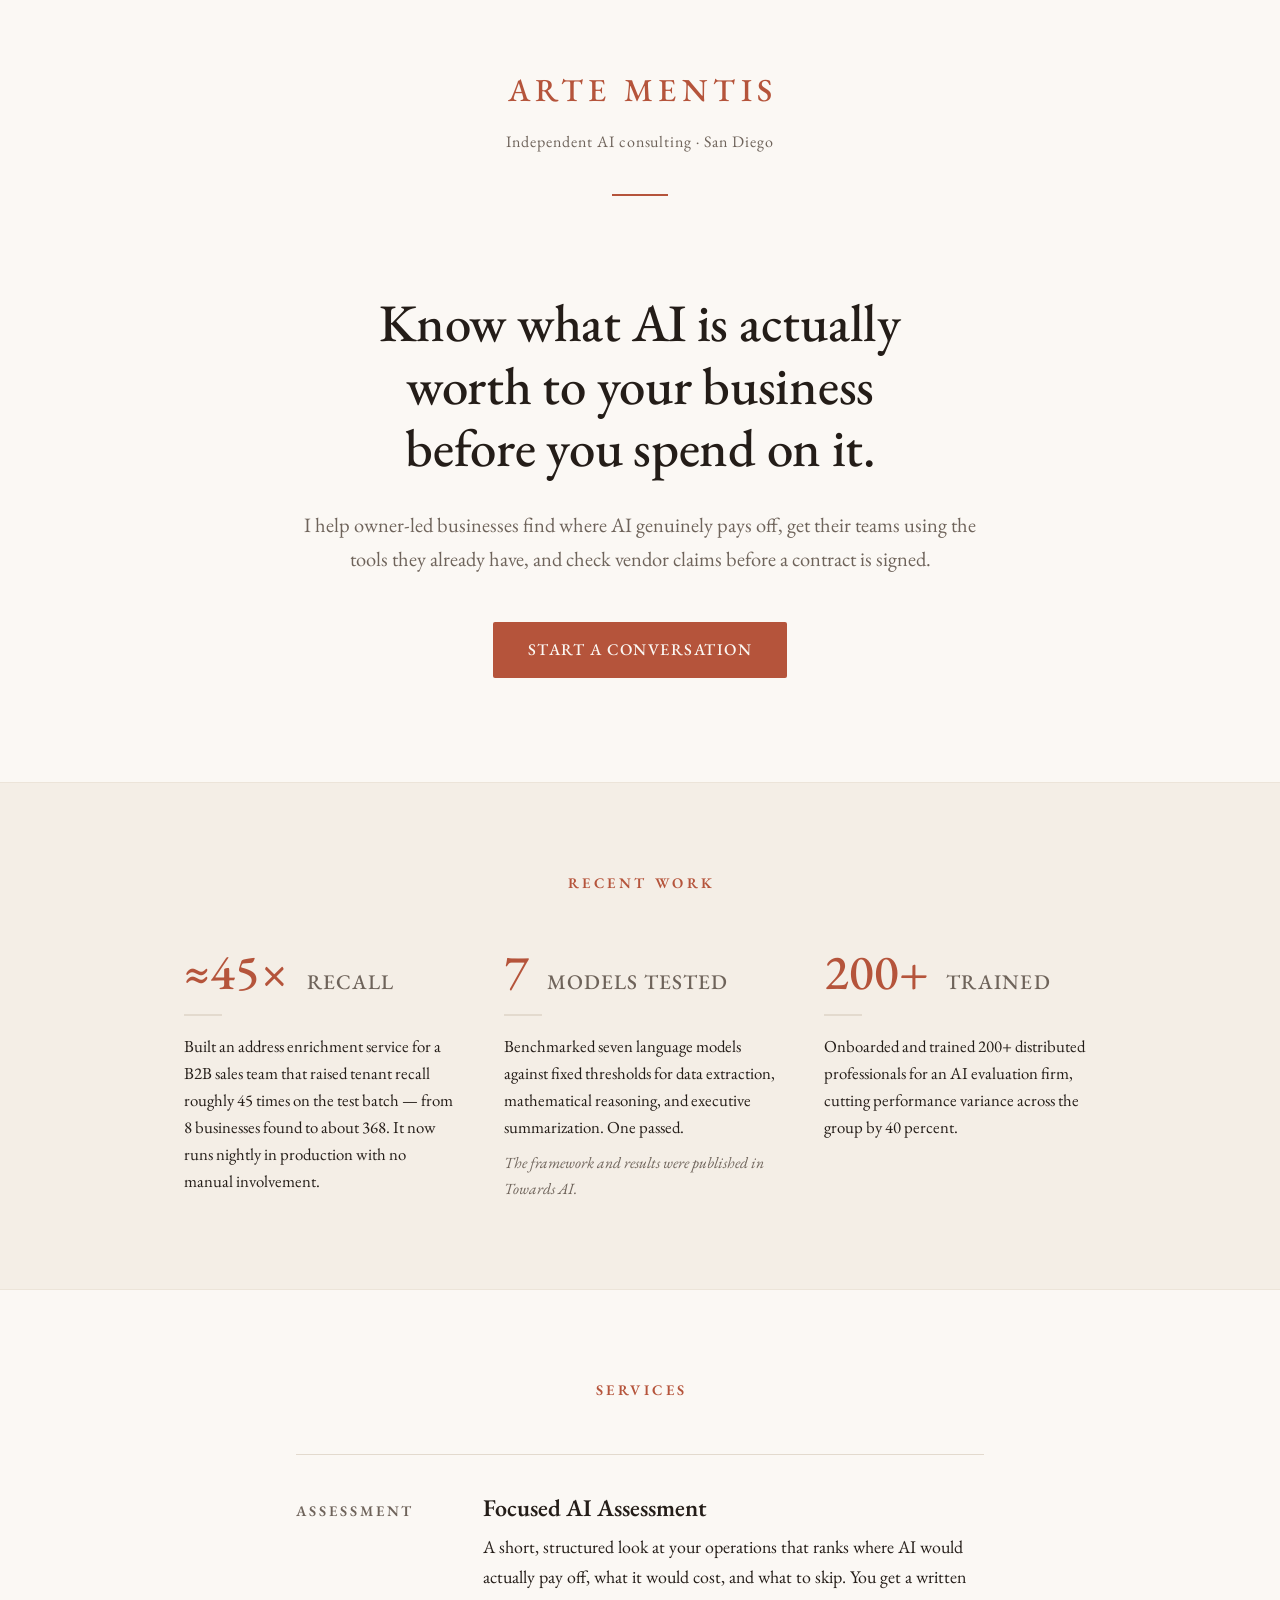
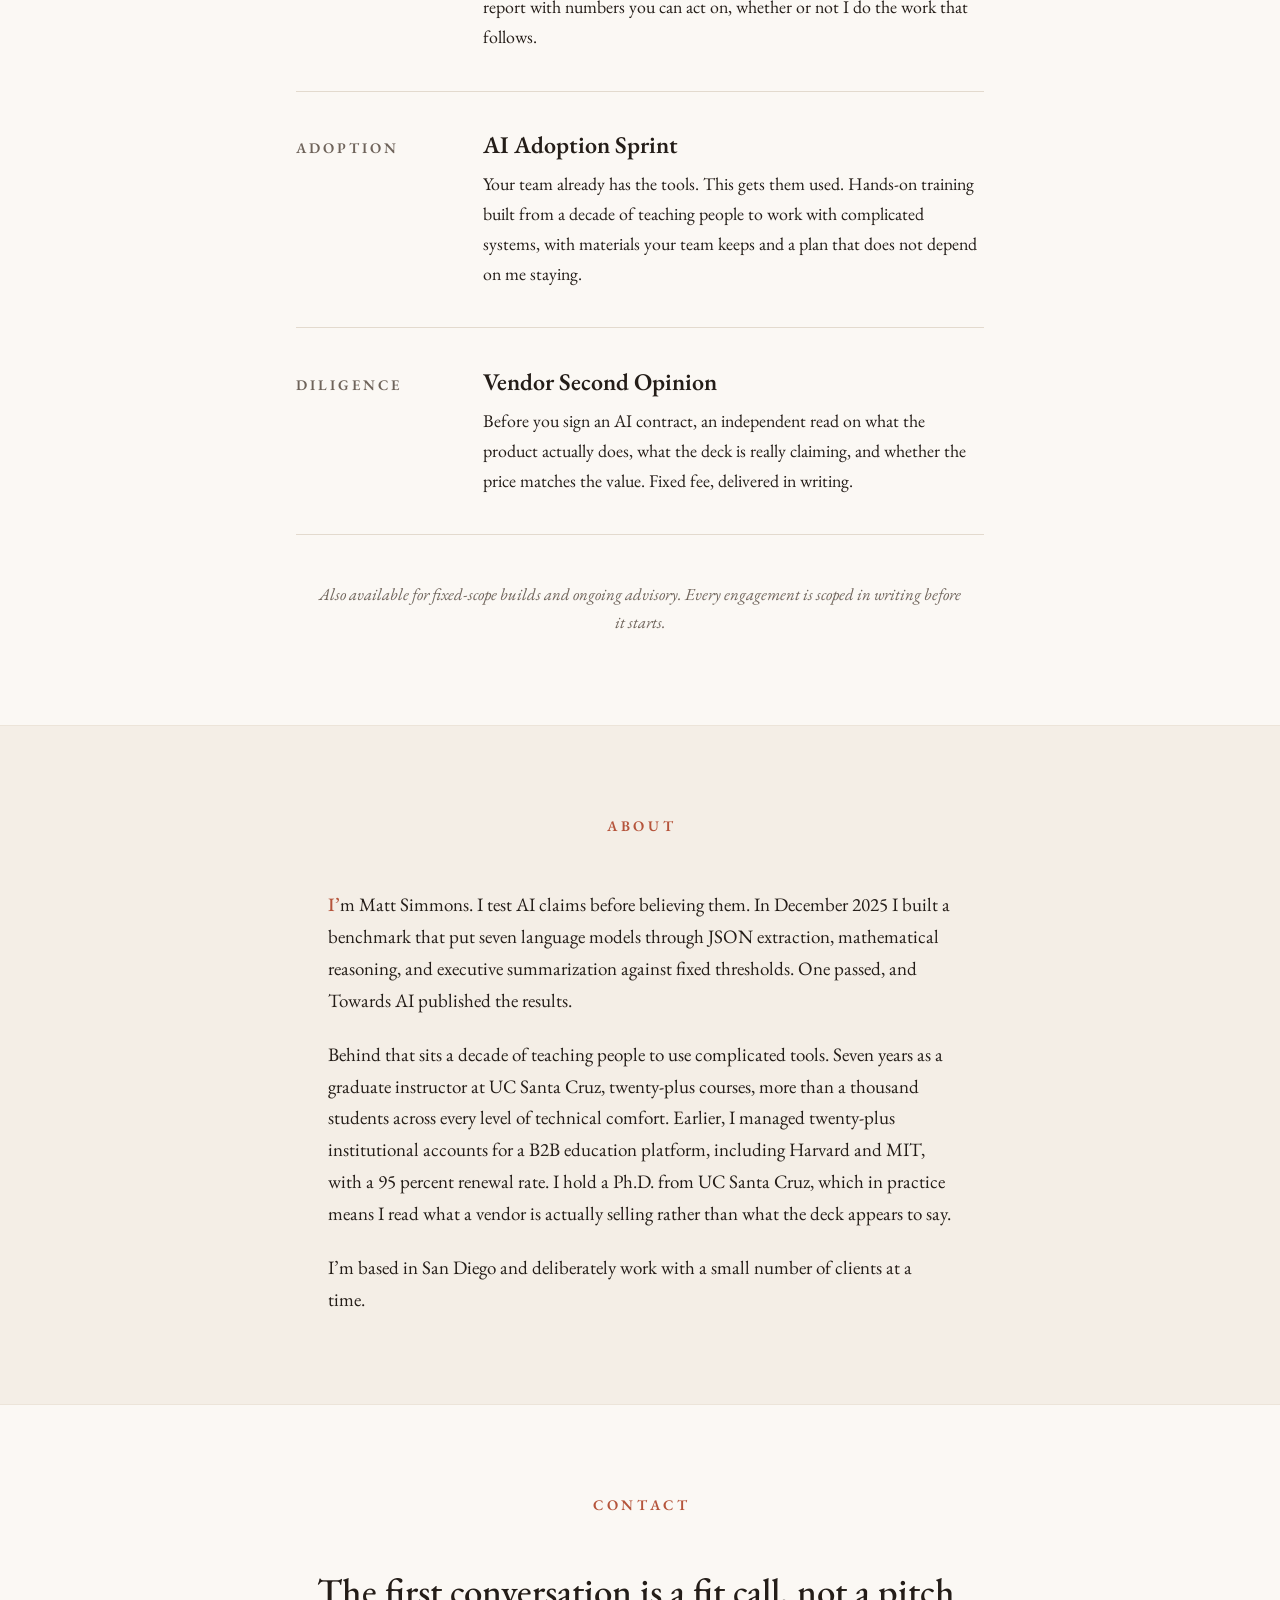
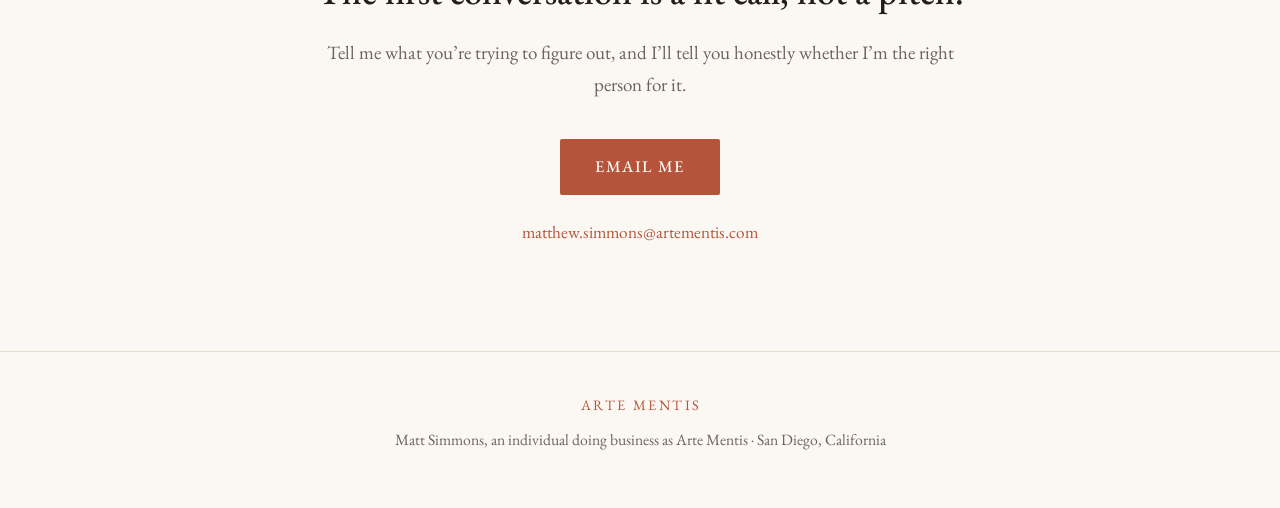
==== index.html @ 8570dba3 "Add one-page site: EB Garamond, Mission Tile accent, no build step" ====
<!DOCTYPE html>
<html lang="en">
<head>
<meta charset="utf-8">
<meta name="viewport" content="width=device-width, initial-scale=1">
<title>Arte Mentis — Independent AI Consulting, San Diego</title>
<meta name="description" content="Independent AI consulting for owner-led businesses. Focused assessments, adoption sprints, and vendor second opinions. Matt Simmons, San Diego.">
<link rel="canonical" href="https://artementis.com/">
<link rel="icon" type="image/svg+xml" href="/favicon.svg">
<meta property="og:type" content="website">
<meta property="og:url" content="https://artementis.com/">
<meta property="og:site_name" content="Arte Mentis">
<meta property="og:title" content="Arte Mentis — Independent AI Consulting, San Diego">
<meta property="og:description" content="Know what AI is actually worth to your business before you spend on it. Focused assessments, adoption sprints, and vendor second opinions for owner-led businesses.">
<meta name="twitter:card" content="summary">
<meta name="twitter:title" content="Arte Mentis — Independent AI Consulting, San Diego">
<meta name="twitter:description" content="Know what AI is actually worth to your business before you spend on it. Focused assessments, adoption sprints, and vendor second opinions for owner-led businesses.">
<link rel="preconnect" href="https://fonts.googleapis.com">
<link rel="preconnect" href="https://fonts.gstatic.com" crossorigin>
<link href="https://fonts.googleapis.com/css2?family=EB+Garamond:ital,wght@0,400;0,500;0,600;1,400;1,500&display=swap" rel="stylesheet">
<style>
  :root {
    --tile: #B5543B;
    --tile-deep: #9C4732;
    --ink: #241D18;
    --paper: #FBF8F4;
    --paper-deep: #F4EEE6;
    --muted: #6E635A;
    --rule: #E3DACE;
    --rule-soft: #ECE4D9;
  }

  * { margin: 0; padding: 0; box-sizing: border-box; }
  html { scroll-behavior: smooth; }

  body {
    font-family: "EB Garamond", Georgia, "Times New Roman", serif;
    background: var(--paper);
    color: var(--ink);
    font-size: 1.1875rem;
    line-height: 1.68;
    -webkit-font-smoothing: antialiased;
    text-rendering: optimizeLegibility;
  }

  ::selection { background: var(--tile); color: var(--paper); }

  .wrap   { max-width: 46rem;  margin: 0 auto; padding: 0 1.5rem; }
  .wrap-w { max-width: 60rem;  margin: 0 auto; padding: 0 1.5rem; }

  a { color: var(--tile); }
  a:focus-visible,
  .button:focus-visible {
    outline: 2px solid var(--tile);
    outline-offset: 3px;
  }

  /* ---------- header ---------- */

  header.site {
    padding: 4rem 0 0;
    text-align: center;
  }
  .wordmark {
    font-weight: 500;
    font-size: clamp(1.5rem, 4.5vw, 2rem);
    letter-spacing: 0.17em;
    text-transform: uppercase;
    color: var(--tile);
    /* balance the trailing tracking after the final S */
    padding-left: 0.17em;
  }
  .tagline {
    margin-top: 0.7rem;
    color: var(--muted);
    font-size: 1rem;
    letter-spacing: 0.06em;
  }
  header.site::after {
    content: "";
    display: block;
    width: 3.5rem;
    height: 2px;
    background: var(--tile);
    margin: 2.4rem auto 0;
  }

  /* ---------- hero ---------- */

  .hero {
    padding: 6rem 0 6.5rem;
    text-align: center;
  }
  .hero h1 {
    font-weight: 500;
    font-size: clamp(2.1rem, 6vw, 3.3rem);
    line-height: 1.18;
    letter-spacing: -0.005em;
    max-width: 21em;
    margin: 0 auto;
    text-wrap: balance;
  }
  .hero .lede {
    margin: 1.8rem auto 0;
    max-width: 34em;
    font-size: 1.28rem;
    color: var(--muted);
    text-wrap: pretty;
  }
  .hero .cta { margin-top: 2.8rem; }

  a.button {
    display: inline-block;
    font-size: 1.02rem;
    font-weight: 500;
    letter-spacing: 0.09em;
    text-transform: uppercase;
    color: var(--paper);
    background: var(--tile);
    text-decoration: none;
    padding: 0.9rem 2.2rem;
    border-radius: 2px;
    transition: background 140ms ease;
  }
  a.button:hover { background: var(--tile-deep); }

  /* ---------- shared section furniture ---------- */

  section { padding: 5.5rem 0; }
  section.band {
    background: var(--paper-deep);
    border-top: 1px solid var(--rule-soft);
    border-bottom: 1px solid var(--rule-soft);
  }
  section.band + section { border-top: 0; }

  h2.kicker {
    font-size: 0.92rem;
    font-weight: 600;
    letter-spacing: 0.24em;
    text-transform: uppercase;
    color: var(--tile);
    text-align: center;
    margin-bottom: 3.2rem;
    padding-left: 0.24em;
  }

  /* ---------- recent work ---------- */

  .outcomes {
    display: grid;
    grid-template-columns: repeat(3, 1fr);
    gap: 3rem;
  }
  .outcome { text-align: left; }
  .outcome .figure {
    font-size: clamp(2.4rem, 5vw, 3.1rem);
    font-weight: 500;
    line-height: 1;
    color: var(--tile);
    font-variant-numeric: lining-nums;
  }
  .outcome .figure small {
    font-size: 0.42em;
    font-weight: 500;
    letter-spacing: 0.05em;
    color: var(--muted);
    margin-left: 0.35em;
    text-transform: uppercase;
  }
  .outcome .rule {
    width: 2.4rem;
    height: 2px;
    background: var(--rule);
    margin: 1.1rem 0 1.1rem;
  }
  .outcome p {
    font-size: 1.05rem;
    line-height: 1.6;
    color: var(--ink);
  }
  .outcome .note {
    display: block;
    margin-top: 0.6rem;
    font-style: italic;
    color: var(--muted);
    font-size: 0.98rem;
  }

  /* ---------- services ---------- */

  .services { display: grid; gap: 0; }
  .service {
    display: grid;
    grid-template-columns: 9.5rem 1fr;
    gap: 2.2rem;
    padding: 2.4rem 0;
    border-top: 1px solid var(--rule);
    align-items: baseline;
  }
  .service:last-of-type { border-bottom: 1px solid var(--rule); }
  .service .index {
    font-size: 0.92rem;
    font-weight: 600;
    letter-spacing: 0.2em;
    text-transform: uppercase;
    color: var(--muted);
  }
  .service h3 {
    font-weight: 600;
    font-size: 1.5rem;
    line-height: 1.25;
    margin-bottom: 0.55rem;
  }
  .service p { color: var(--ink); font-size: 1.12rem; }
  .services-coda {
    margin-top: 2.8rem;
    color: var(--muted);
    font-size: 1.05rem;
    font-style: italic;
    text-align: center;
    text-wrap: pretty;
  }

  /* ---------- about ---------- */

  .about .wrap { max-width: 42rem; }
  .about p + p { margin-top: 1.35rem; }
  .about .drop::first-letter {
    color: var(--tile);
    font-weight: 500;
  }

  /* ---------- contact ---------- */

  .contact { text-align: center; padding-bottom: 6.5rem; }
  .contact .heading {
    color: var(--ink);
    font-weight: 500;
    font-size: clamp(1.7rem, 4.5vw, 2.3rem);
    line-height: 1.25;
    max-width: 22em;
    margin: 0 auto 1.4rem;
    text-wrap: balance;
  }
  .contact p { max-width: 33em; margin: 0 auto; color: var(--muted); }
  .contact .cta { margin-top: 2.4rem; }
  .contact .email {
    display: block;
    margin-top: 1.4rem;
    font-size: 1.08rem;
  }
  .contact .email a { color: var(--tile); text-decoration: none; }
  .contact .email a:hover { text-decoration: underline; }

  /* ---------- footer ---------- */

  footer.site {
    border-top: 1px solid var(--rule);
    padding: 2.6rem 0 3.4rem;
    text-align: center;
    color: var(--muted);
    font-size: 0.98rem;
  }
  footer .fm {
    letter-spacing: 0.17em;
    text-transform: uppercase;
    color: var(--tile);
    font-size: 0.9rem;
    margin-bottom: 0.6rem;
    padding-left: 0.17em;
  }

  /* ---------- responsive ---------- */

  @media (max-width: 56rem) {
    .outcomes { grid-template-columns: 1fr; gap: 2.4rem; max-width: 34rem; margin: 0 auto; }
  }
  @media (max-width: 40rem) {
    body { font-size: 1.12rem; }
    header.site { padding-top: 3rem; }
    .hero { padding: 4rem 0 4.5rem; }
    .hero .lede { font-size: 1.16rem; }
    section { padding: 4rem 0; }
    .service { grid-template-columns: 1fr; gap: 0.5rem; }
    .service .index { font-size: 0.85rem; }
    .contact { padding-bottom: 4.5rem; }
  }

  @media (prefers-reduced-motion: reduce) {
    html { scroll-behavior: auto; }
    a.button { transition: none; }
  }
</style>
</head>
<body>

<header class="site">
  <div class="wrap">
    <div class="wordmark">Arte Mentis</div>
    <p class="tagline">Independent AI consulting &middot; San Diego</p>
  </div>
</header>

<section class="hero">
  <div class="wrap">
    <h1>Know what AI is actually worth to your business before you spend on it.</h1>
    <p class="lede">I help owner-led businesses find where AI genuinely pays off, get their teams using the tools they already have, and check vendor claims before a contract is signed.</p>
    <div class="cta"><a class="button" href="mailto:matthew.simmons@artementis.com">Start a conversation</a></div>
  </div>
</section>

<section class="band" aria-labelledby="work-kicker">
  <div class="wrap-w">
    <h2 class="kicker" id="work-kicker">Recent work</h2>
    <div class="outcomes">
      <div class="outcome">
        <div class="figure">&asymp;45&times; <small>recall</small></div>
        <div class="rule"></div>
        <p>Built an address enrichment service for a B2B sales team that raised tenant recall roughly 45 times on the test batch &mdash; from 8 businesses found to about 368. It now runs nightly in production with no manual involvement.</p>
      </div>
      <div class="outcome">
        <div class="figure">7 <small>models tested</small></div>
        <div class="rule"></div>
        <p>Benchmarked seven language models against fixed thresholds for data extraction, mathematical reasoning, and executive summarization. One passed.<span class="note">The framework and results were published in Towards&nbsp;AI.</span></p>
      </div>
      <div class="outcome">
        <div class="figure">200+ <small>trained</small></div>
        <div class="rule"></div>
        <p>Onboarded and trained 200+ distributed professionals for an AI evaluation firm, cutting performance variance across the group by 40 percent.</p>
      </div>
    </div>
  </div>
</section>

<section aria-labelledby="services-kicker">
  <div class="wrap">
    <h2 class="kicker" id="services-kicker">Services</h2>
    <div class="services">
      <div class="service">
        <div class="index">Assessment</div>
        <div>
          <h3>Focused AI Assessment</h3>
          <p>A short, structured look at your operations that ranks where AI would actually pay off, what it would cost, and what to skip. You get a written report with numbers you can act on, whether or not I do the work that follows.</p>
        </div>
      </div>
      <div class="service">
        <div class="index">Adoption</div>
        <div>
          <h3>AI Adoption Sprint</h3>
          <p>Your team already has the tools. This gets them used. Hands-on training built from a decade of teaching people to work with complicated systems, with materials your team keeps and a plan that does not depend on me staying.</p>
        </div>
      </div>
      <div class="service">
        <div class="index">Diligence</div>
        <div>
          <h3>Vendor Second Opinion</h3>
          <p>Before you sign an AI contract, an independent read on what the product actually does, what the deck is really claiming, and whether the price matches the value. Fixed fee, delivered in writing.</p>
        </div>
      </div>
    </div>
    <p class="services-coda">Also available for fixed-scope builds and ongoing advisory. Every engagement is scoped in writing before it starts.</p>
  </div>
</section>

<section class="band about" aria-labelledby="about-kicker">
  <div class="wrap">
    <h2 class="kicker" id="about-kicker">About</h2>
    <p class="drop">I&rsquo;m Matt Simmons. I test AI claims before believing them. In December 2025 I built a benchmark that put seven language models through JSON extraction, mathematical reasoning, and executive summarization against fixed thresholds. One passed, and Towards AI published the results.</p>
    <p>Behind that sits a decade of teaching people to use complicated tools. Seven years as a graduate instructor at UC Santa Cruz, twenty-plus courses, more than a thousand students across every level of technical comfort. Earlier, I managed twenty-plus institutional accounts for a B2B education platform, including Harvard and MIT, with a 95 percent renewal rate. I hold a Ph.D. from UC Santa Cruz, which in practice means I read what a vendor is actually selling rather than what the deck appears to say.</p>
    <p>I&rsquo;m based in San Diego and deliberately work with a small number of clients at a time.</p>
  </div>
</section>

<section class="contact" aria-labelledby="contact-kicker">
  <div class="wrap">
    <h2 class="kicker" id="contact-kicker">Contact</h2>
    <p class="heading">The first conversation is a fit call, not a pitch.</p>
    <p>Tell me what you&rsquo;re trying to figure out, and I&rsquo;ll tell you honestly whether I&rsquo;m the right person for it.</p>
    <div class="cta"><a class="button" href="mailto:matthew.simmons@artementis.com">Email me</a></div>
    <span class="email"><a href="mailto:matthew.simmons@artementis.com">matthew.simmons@artementis.com</a></span>
  </div>
</section>

<footer class="site">
  <div class="wrap">
    <div class="fm">Arte Mentis</div>
    <div>Matt Simmons, an individual doing business as Arte&nbsp;Mentis &middot; San&nbsp;Diego, California</div>
  </div>
</footer>

</body>
</html>
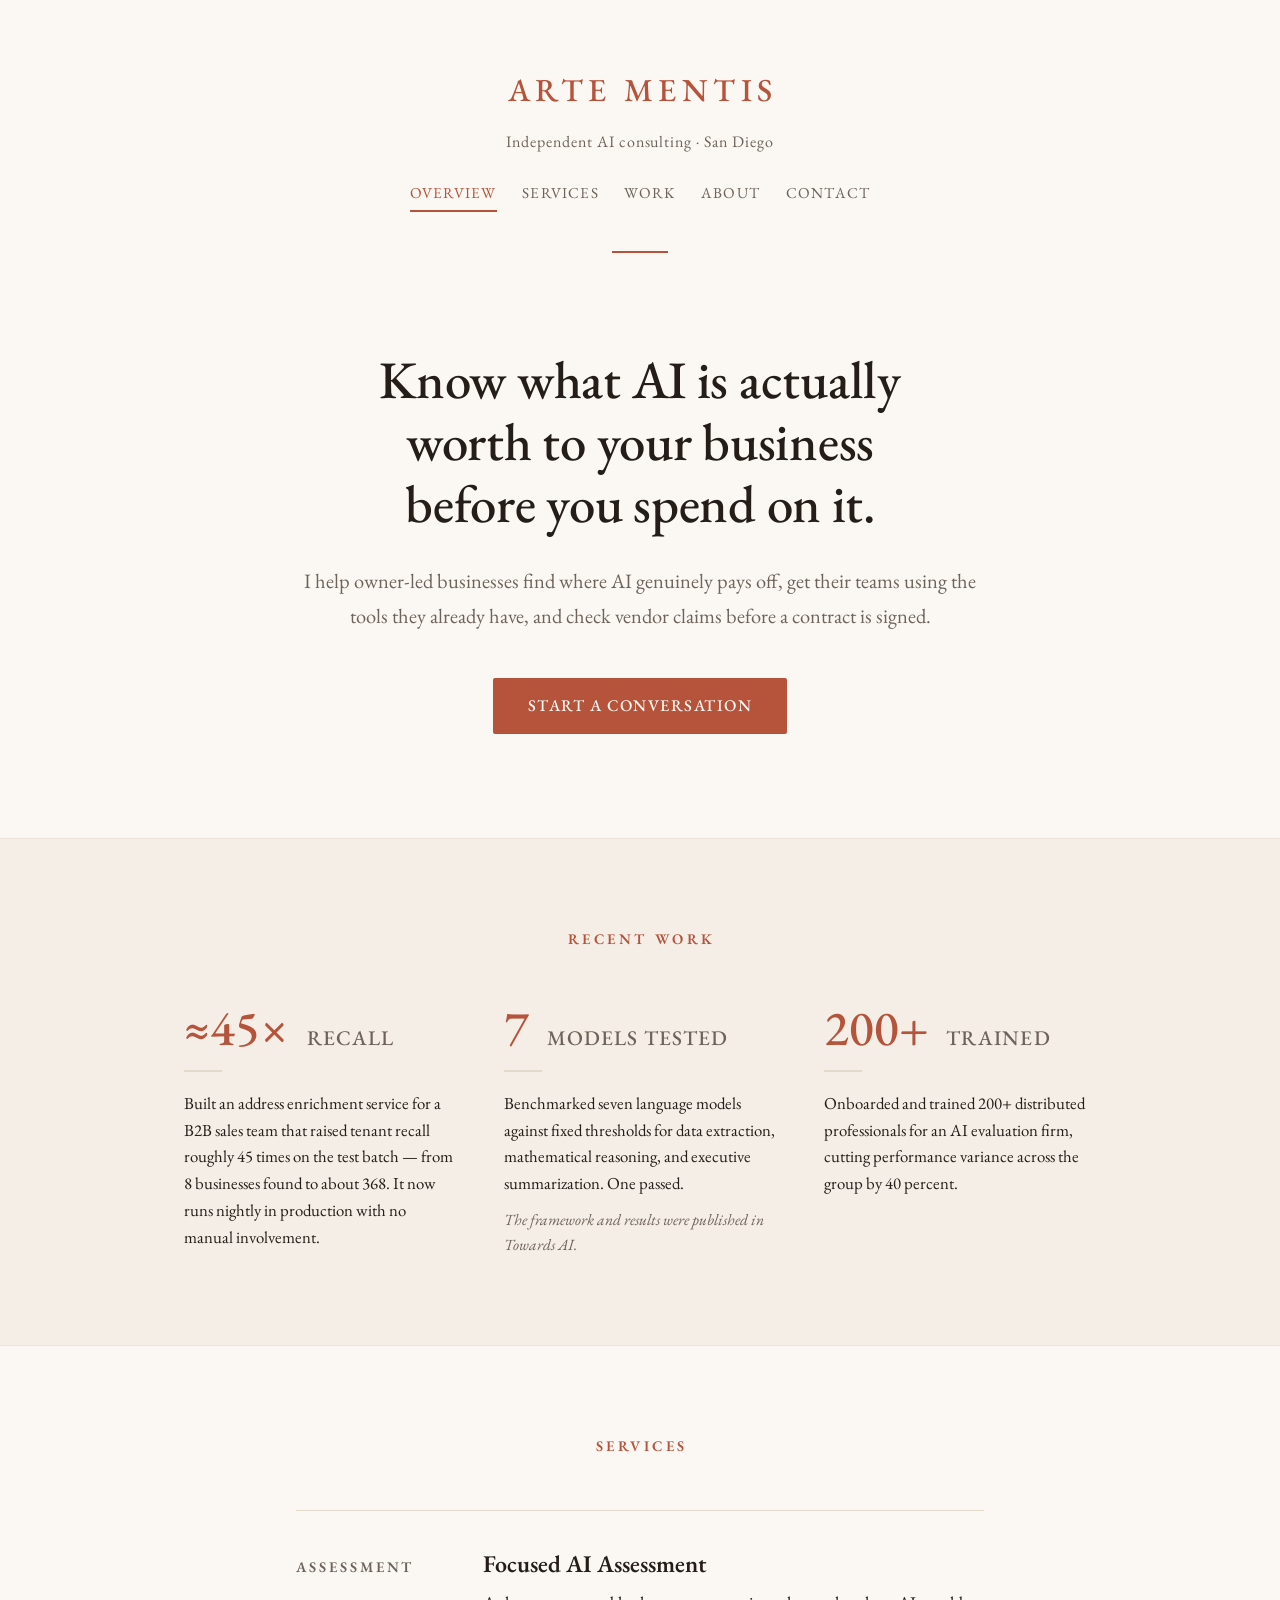
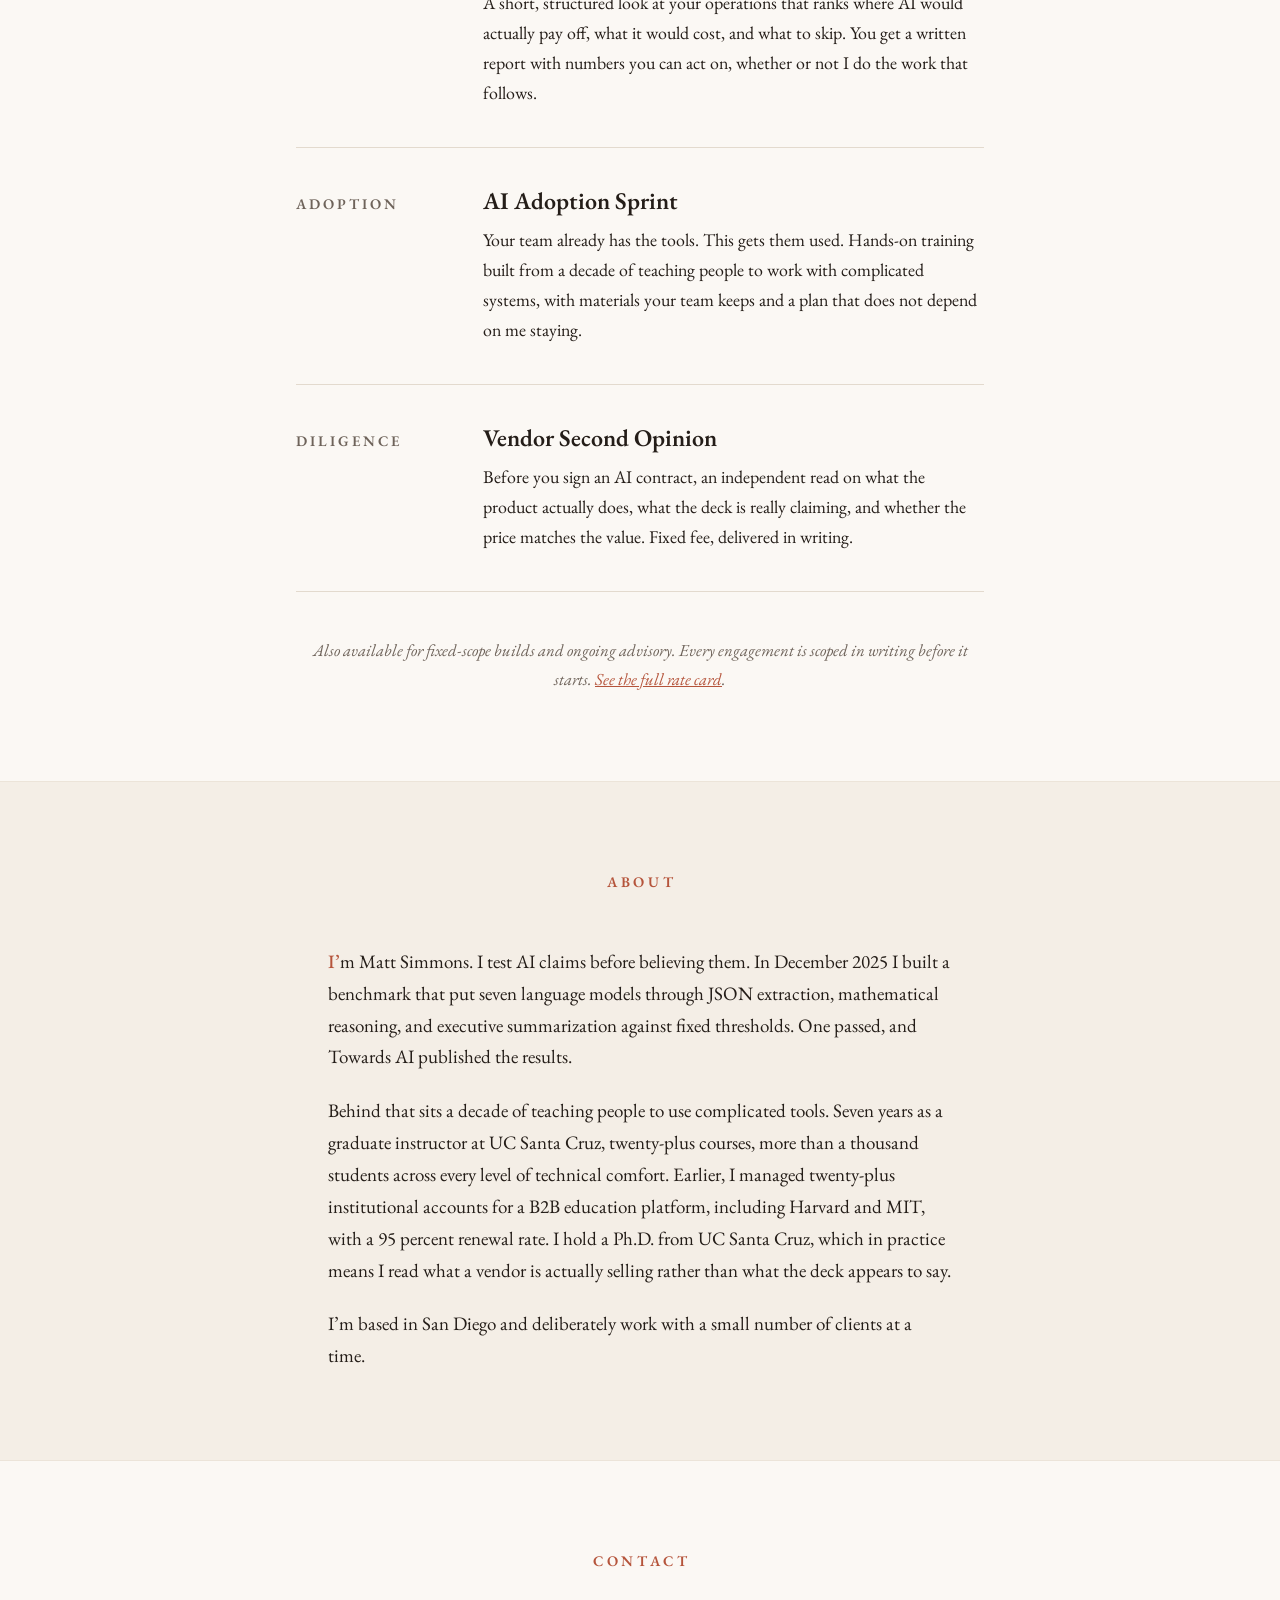
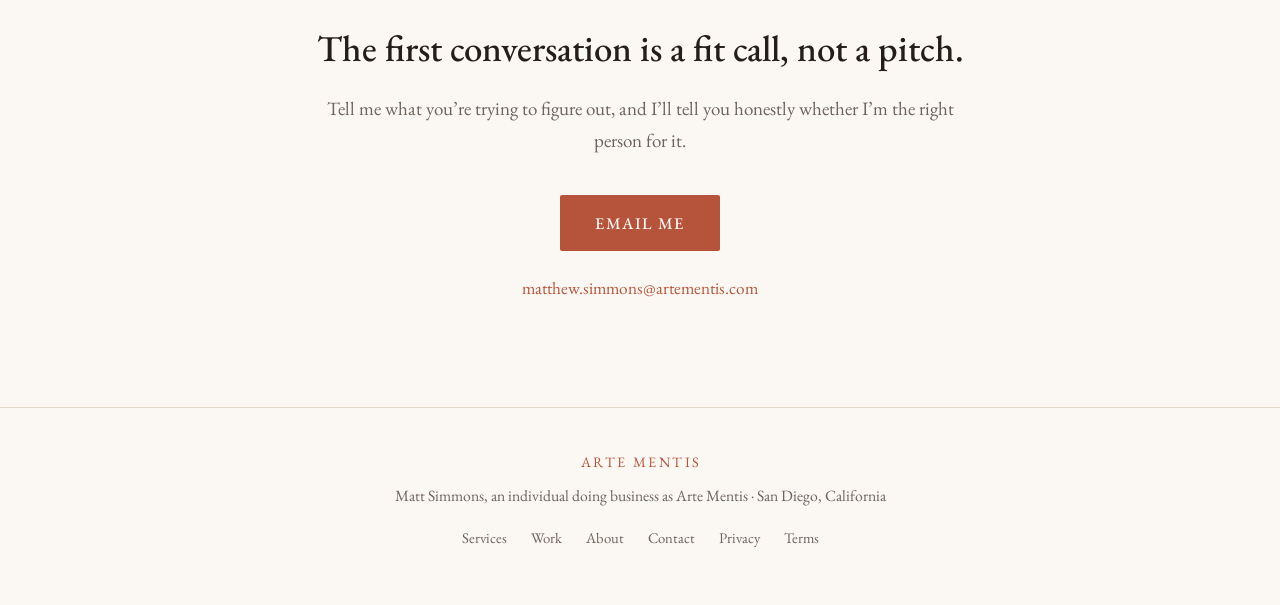
==== commit bf51b8d5: "Multi-page site: services, work, about, contact, legal; shared styles.css Copied from the private so" ====
--- a/index.html
+++ b/index.html
@@ -18,74 +18,12 @@
 <link rel="preconnect" href="https://fonts.googleapis.com">
 <link rel="preconnect" href="https://fonts.gstatic.com" crossorigin>
 <link href="https://fonts.googleapis.com/css2?family=EB+Garamond:ital,wght@0,400;0,500;0,600;1,400;1,500&display=swap" rel="stylesheet">
+<link rel="stylesheet" href="/styles.css">
 <style>
-  :root {
-    --tile: #B5543B;
-    --tile-deep: #9C4732;
-    --ink: #241D18;
-    --paper: #FBF8F4;
-    --paper-deep: #F4EEE6;
-    --muted: #6E635A;
-    --rule: #E3DACE;
-    --rule-soft: #ECE4D9;
-  }
-
-  * { margin: 0; padding: 0; box-sizing: border-box; }
-  html { scroll-behavior: smooth; }
-
-  body {
-    font-family: "EB Garamond", Georgia, "Times New Roman", serif;
-    background: var(--paper);
-    color: var(--ink);
-    font-size: 1.1875rem;
-    line-height: 1.68;
-    -webkit-font-smoothing: antialiased;
-    text-rendering: optimizeLegibility;
-  }
-
-  ::selection { background: var(--tile); color: var(--paper); }
-
-  .wrap   { max-width: 46rem;  margin: 0 auto; padding: 0 1.5rem; }
-  .wrap-w { max-width: 60rem;  margin: 0 auto; padding: 0 1.5rem; }
-
-  a { color: var(--tile); }
-  a:focus-visible,
-  .button:focus-visible {
-    outline: 2px solid var(--tile);
-    outline-offset: 3px;
-  }
-
-  /* ---------- header ---------- */
-
-  header.site {
-    padding: 4rem 0 0;
-    text-align: center;
-  }
-  .wordmark {
-    font-weight: 500;
-    font-size: clamp(1.5rem, 4.5vw, 2rem);
-    letter-spacing: 0.17em;
-    text-transform: uppercase;
-    color: var(--tile);
-    /* balance the trailing tracking after the final S */
-    padding-left: 0.17em;
-  }
-  .tagline {
-    margin-top: 0.7rem;
-    color: var(--muted);
-    font-size: 1rem;
-    letter-spacing: 0.06em;
-  }
-  header.site::after {
-    content: "";
-    display: block;
-    width: 3.5rem;
-    height: 2px;
-    background: var(--tile);
-    margin: 2.4rem auto 0;
-  }
-
-  /* ---------- hero ---------- */
+  /* home only */
+
+  section { padding: 5.5rem 0; }
+  h2.kicker { margin-bottom: 3.2rem; }
 
   .hero {
     padding: 6rem 0 6.5rem;
@@ -109,43 +47,7 @@
   }
   .hero .cta { margin-top: 2.8rem; }
 
-  a.button {
-    display: inline-block;
-    font-size: 1.02rem;
-    font-weight: 500;
-    letter-spacing: 0.09em;
-    text-transform: uppercase;
-    color: var(--paper);
-    background: var(--tile);
-    text-decoration: none;
-    padding: 0.9rem 2.2rem;
-    border-radius: 2px;
-    transition: background 140ms ease;
-  }
-  a.button:hover { background: var(--tile-deep); }
-
-  /* ---------- shared section furniture ---------- */
-
-  section { padding: 5.5rem 0; }
-  section.band {
-    background: var(--paper-deep);
-    border-top: 1px solid var(--rule-soft);
-    border-bottom: 1px solid var(--rule-soft);
-  }
-  section.band + section { border-top: 0; }
-
-  h2.kicker {
-    font-size: 0.92rem;
-    font-weight: 600;
-    letter-spacing: 0.24em;
-    text-transform: uppercase;
-    color: var(--tile);
-    text-align: center;
-    margin-bottom: 3.2rem;
-    padding-left: 0.24em;
-  }
-
-  /* ---------- recent work ---------- */
+  /* recent work */
 
   .outcomes {
     display: grid;
@@ -187,7 +89,7 @@
     font-size: 0.98rem;
   }
 
-  /* ---------- services ---------- */
+  /* services */
 
   .services { display: grid; gap: 0; }
   .service {
@@ -222,7 +124,7 @@
     text-wrap: pretty;
   }
 
-  /* ---------- about ---------- */
+  /* about */
 
   .about .wrap { max-width: 42rem; }
   .about p + p { margin-top: 1.35rem; }
@@ -231,7 +133,7 @@
     font-weight: 500;
   }
 
-  /* ---------- contact ---------- */
+  /* contact */
 
   .contact { text-align: center; padding-bottom: 6.5rem; }
   .contact .heading {
@@ -253,32 +155,10 @@
   .contact .email a { color: var(--tile); text-decoration: none; }
   .contact .email a:hover { text-decoration: underline; }
 
-  /* ---------- footer ---------- */
-
-  footer.site {
-    border-top: 1px solid var(--rule);
-    padding: 2.6rem 0 3.4rem;
-    text-align: center;
-    color: var(--muted);
-    font-size: 0.98rem;
-  }
-  footer .fm {
-    letter-spacing: 0.17em;
-    text-transform: uppercase;
-    color: var(--tile);
-    font-size: 0.9rem;
-    margin-bottom: 0.6rem;
-    padding-left: 0.17em;
-  }
-
-  /* ---------- responsive ---------- */
-
   @media (max-width: 56rem) {
     .outcomes { grid-template-columns: 1fr; gap: 2.4rem; max-width: 34rem; margin: 0 auto; }
   }
   @media (max-width: 40rem) {
-    body { font-size: 1.12rem; }
-    header.site { padding-top: 3rem; }
     .hero { padding: 4rem 0 4.5rem; }
     .hero .lede { font-size: 1.16rem; }
     section { padding: 4rem 0; }
@@ -286,19 +166,21 @@
     .service .index { font-size: 0.85rem; }
     .contact { padding-bottom: 4.5rem; }
   }
-
-  @media (prefers-reduced-motion: reduce) {
-    html { scroll-behavior: auto; }
-    a.button { transition: none; }
-  }
 </style>
 </head>
 <body>
 
 <header class="site">
   <div class="wrap">
-    <div class="wordmark">Arte Mentis</div>
+    <a href="/" class="wordmark-link"><div class="wordmark">Arte Mentis</div></a>
     <p class="tagline">Independent AI consulting &middot; San Diego</p>
+    <nav class="site-nav" aria-label="Main Navigation">
+      <a href="/" class="active">Overview</a>
+      <a href="/services.html">Services</a>
+      <a href="/work.html">Work</a>
+      <a href="/about.html">About</a>
+      <a href="/contact.html">Contact</a>
+    </nav>
   </div>
 </header>
 
@@ -359,7 +241,7 @@
         </div>
       </div>
     </div>
-    <p class="services-coda">Also available for fixed-scope builds and ongoing advisory. Every engagement is scoped in writing before it starts.</p>
+    <p class="services-coda">Also available for fixed-scope builds and ongoing advisory. Every engagement is scoped in writing before it starts. <a href="/services.html">See the full rate card</a>.</p>
   </div>
 </section>
 
@@ -386,6 +268,14 @@
   <div class="wrap">
     <div class="fm">Arte Mentis</div>
     <div>Matt Simmons, an individual doing business as Arte&nbsp;Mentis &middot; San&nbsp;Diego, California</div>
+    <div class="footer-links">
+      <a href="/services.html">Services</a>
+      <a href="/work.html">Work</a>
+      <a href="/about.html">About</a>
+      <a href="/contact.html">Contact</a>
+      <a href="/privacy.html">Privacy</a>
+      <a href="/terms.html">Terms</a>
+    </div>
   </div>
 </footer>
 
--- a/styles.css
+++ b/styles.css
@@ -0,0 +1,198 @@
+/* Arte Mentis — shared styles. No build step; page-specific rules live in each page's <style> block. */
+
+:root {
+  --tile: #B5543B;
+  --tile-deep: #9C4732;
+  --ink: #241D18;
+  --paper: #FBF8F4;
+  --paper-deep: #F4EEE6;
+  --muted: #6E635A;
+  --rule: #E3DACE;
+  --rule-soft: #ECE4D9;
+}
+
+* { margin: 0; padding: 0; box-sizing: border-box; }
+html { scroll-behavior: smooth; }
+
+body {
+  font-family: "EB Garamond", Georgia, "Times New Roman", serif;
+  background: var(--paper);
+  color: var(--ink);
+  font-size: 1.1875rem;
+  line-height: 1.68;
+  -webkit-font-smoothing: antialiased;
+  text-rendering: optimizeLegibility;
+}
+
+::selection { background: var(--tile); color: var(--paper); }
+
+.wrap   { max-width: 46rem;  margin: 0 auto; padding: 0 1.5rem; }
+.wrap-w { max-width: 60rem;  margin: 0 auto; padding: 0 1.5rem; }
+
+a { color: var(--tile); }
+a:focus-visible,
+.button:focus-visible {
+  outline: 2px solid var(--tile);
+  outline-offset: 3px;
+}
+
+/* ---------- header ---------- */
+
+header.site {
+  padding: 4rem 0 0;
+  text-align: center;
+}
+a.wordmark-link {
+  text-decoration: none;
+  color: inherit;
+  display: inline-block;
+}
+.wordmark {
+  font-weight: 500;
+  font-size: clamp(1.5rem, 4.5vw, 2rem);
+  letter-spacing: 0.17em;
+  text-transform: uppercase;
+  color: var(--tile);
+  /* balance the trailing tracking after the final S */
+  padding-left: 0.17em;
+}
+.tagline {
+  margin-top: 0.7rem;
+  color: var(--muted);
+  font-size: 1rem;
+  letter-spacing: 0.06em;
+}
+.site-nav {
+  display: flex;
+  justify-content: center;
+  flex-wrap: wrap;
+  gap: 1.6rem;
+  margin-top: 1.6rem;
+  font-size: 0.95rem;
+  letter-spacing: 0.08em;
+  text-transform: uppercase;
+}
+.site-nav a {
+  color: var(--muted);
+  text-decoration: none;
+  transition: color 140ms ease;
+  padding-bottom: 0.2rem;
+}
+.site-nav a:hover,
+.site-nav a.active {
+  color: var(--tile);
+  border-bottom: 2px solid var(--tile);
+}
+header.site::after {
+  content: "";
+  display: block;
+  width: 3.5rem;
+  height: 2px;
+  background: var(--tile);
+  margin: 2.4rem auto 0;
+}
+
+/* ---------- page intro (subpages) ---------- */
+
+.intro {
+  padding: 4.5rem 0 3.5rem;
+  text-align: center;
+}
+.intro h1 {
+  font-weight: 500;
+  font-size: clamp(2.1rem, 5.5vw, 3rem);
+  line-height: 1.2;
+  margin-bottom: 1.2rem;
+  text-wrap: balance;
+}
+.intro p.lede {
+  font-size: 1.25rem;
+  color: var(--muted);
+  max-width: 33em;
+  margin: 0 auto;
+  text-wrap: pretty;
+}
+
+/* ---------- section furniture ---------- */
+
+section { padding: 4.5rem 0; }
+section.band {
+  background: var(--paper-deep);
+  border-top: 1px solid var(--rule-soft);
+  border-bottom: 1px solid var(--rule-soft);
+}
+section.band + section { border-top: 0; }
+
+h2.kicker {
+  font-size: 0.92rem;
+  font-weight: 600;
+  letter-spacing: 0.24em;
+  text-transform: uppercase;
+  color: var(--tile);
+  text-align: center;
+  margin-bottom: 3rem;
+  padding-left: 0.24em;
+}
+
+a.button {
+  display: inline-block;
+  font-size: 1.02rem;
+  font-weight: 500;
+  letter-spacing: 0.09em;
+  text-transform: uppercase;
+  color: var(--paper);
+  background: var(--tile);
+  text-decoration: none;
+  padding: 0.9rem 2.2rem;
+  border-radius: 2px;
+  transition: background 140ms ease;
+}
+a.button:hover { background: var(--tile-deep); }
+
+/* ---------- footer ---------- */
+
+footer.site {
+  border-top: 1px solid var(--rule);
+  padding: 2.6rem 0 3.4rem;
+  text-align: center;
+  color: var(--muted);
+  font-size: 0.98rem;
+}
+footer .fm {
+  letter-spacing: 0.17em;
+  text-transform: uppercase;
+  color: var(--tile);
+  font-size: 0.9rem;
+  margin-bottom: 0.6rem;
+  padding-left: 0.17em;
+}
+footer .footer-links {
+  margin-top: 1rem;
+  display: flex;
+  justify-content: center;
+  flex-wrap: wrap;
+  gap: 1.5rem;
+  font-size: 0.92rem;
+}
+footer .footer-links a {
+  color: var(--muted);
+  text-decoration: none;
+}
+footer .footer-links a:hover {
+  color: var(--tile);
+  text-decoration: underline;
+}
+
+/* ---------- responsive ---------- */
+
+@media (max-width: 40rem) {
+  body { font-size: 1.12rem; }
+  header.site { padding-top: 3rem; }
+  .intro { padding: 3rem 0 2.5rem; }
+  section { padding: 3.5rem 0; }
+}
+
+@media (prefers-reduced-motion: reduce) {
+  html { scroll-behavior: auto; }
+  a.button, .site-nav a { transition: none; }
+}
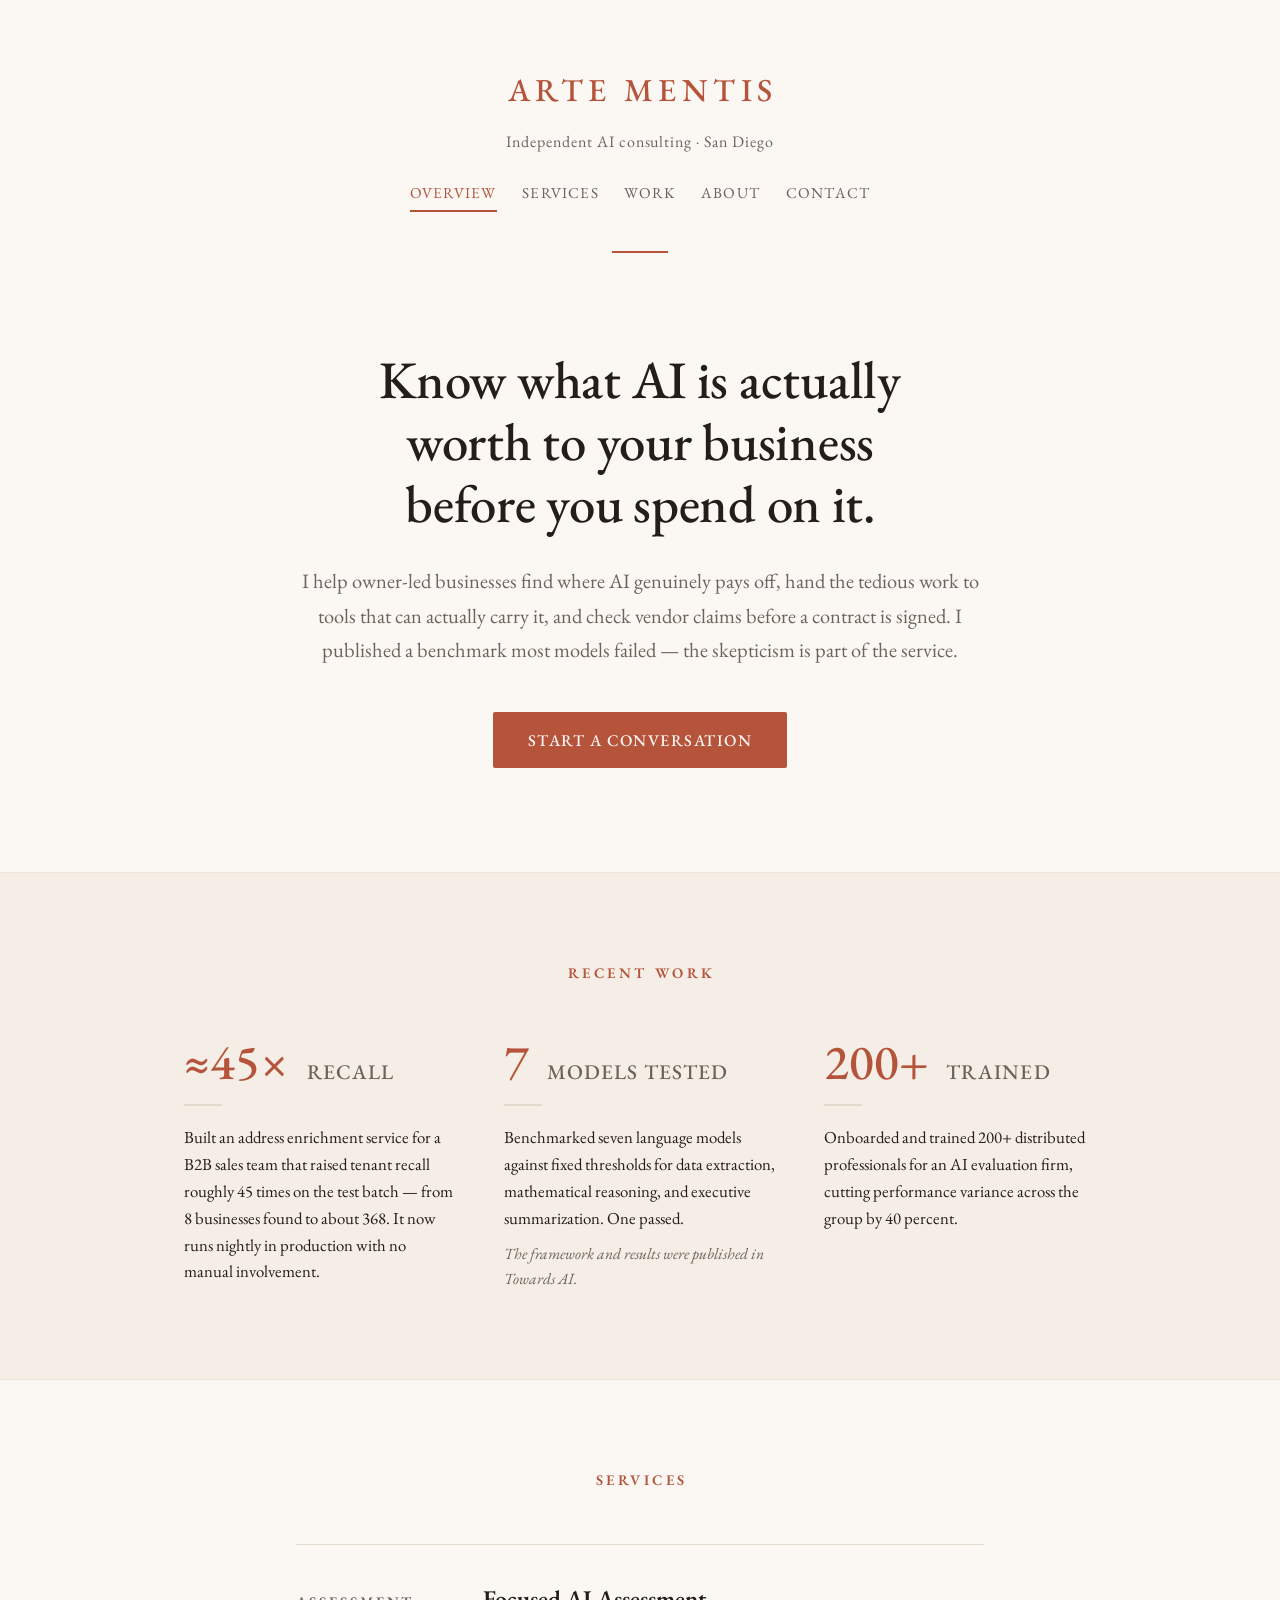
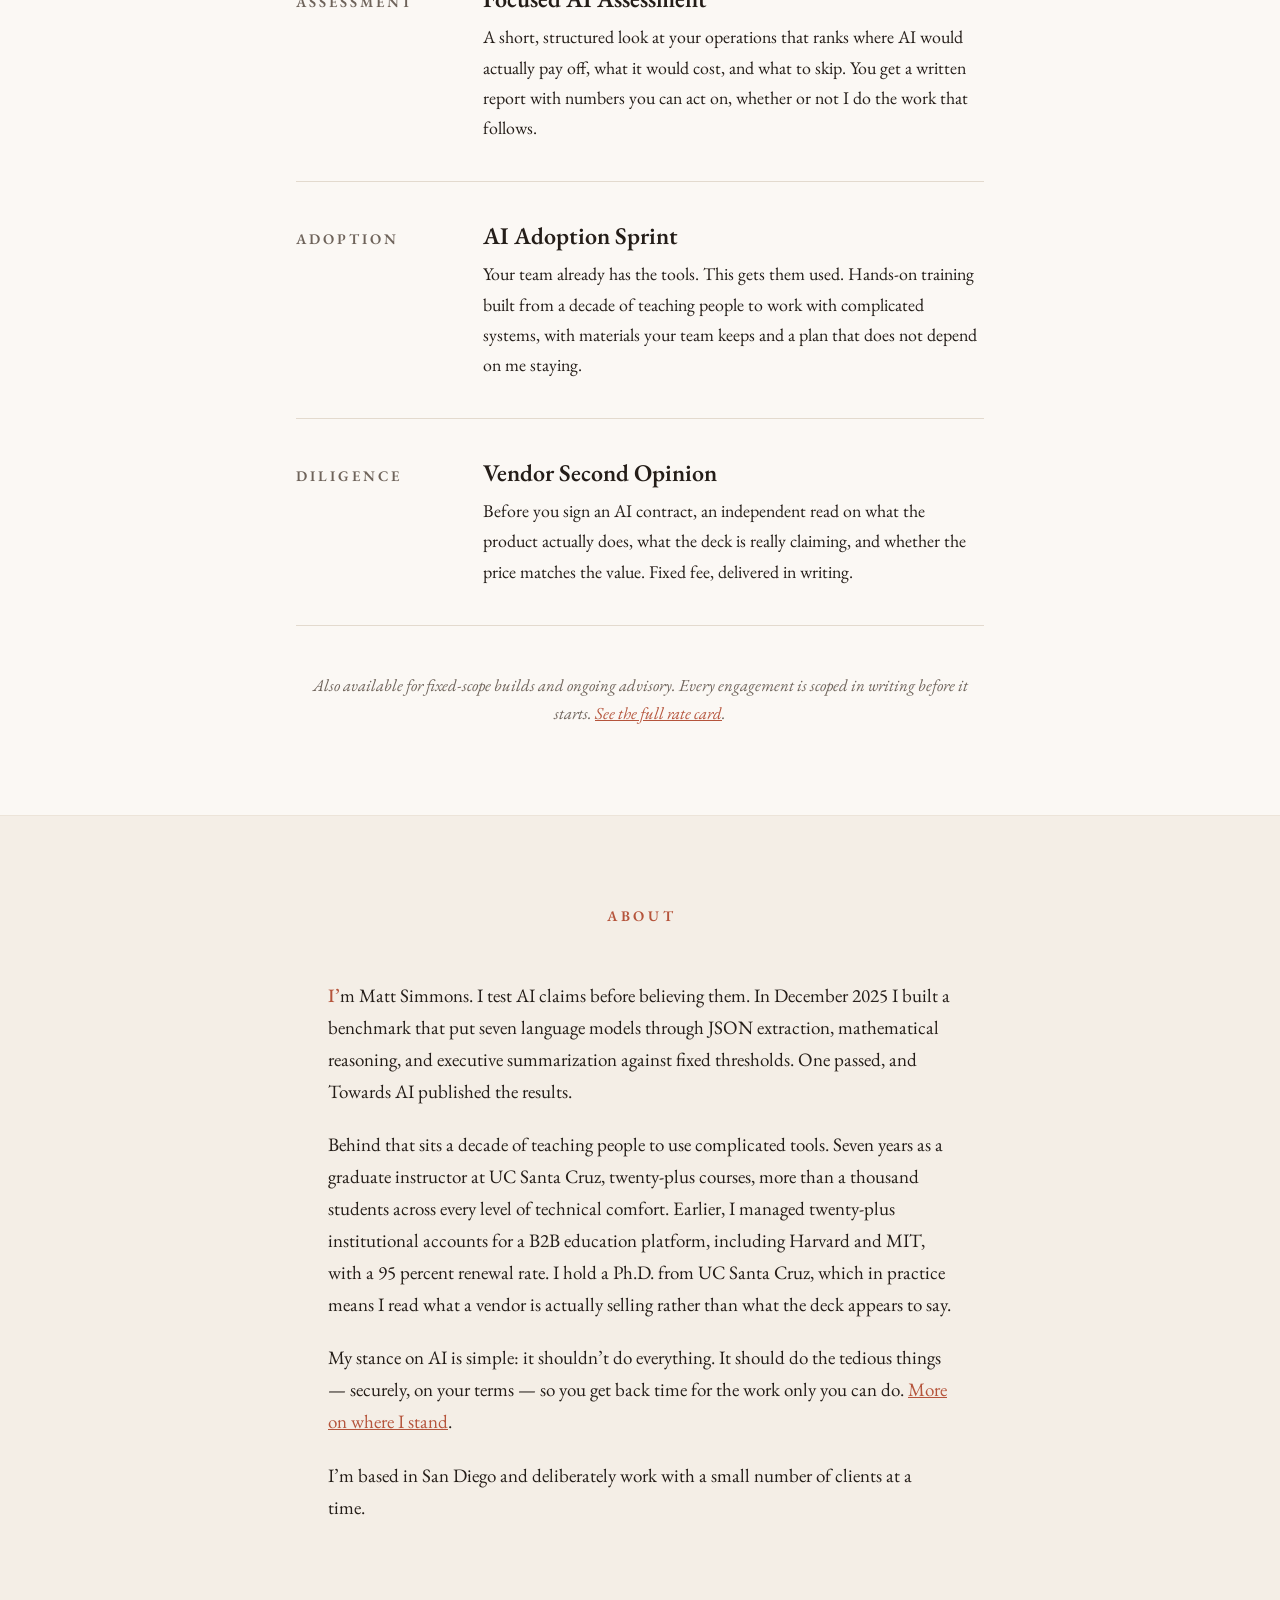
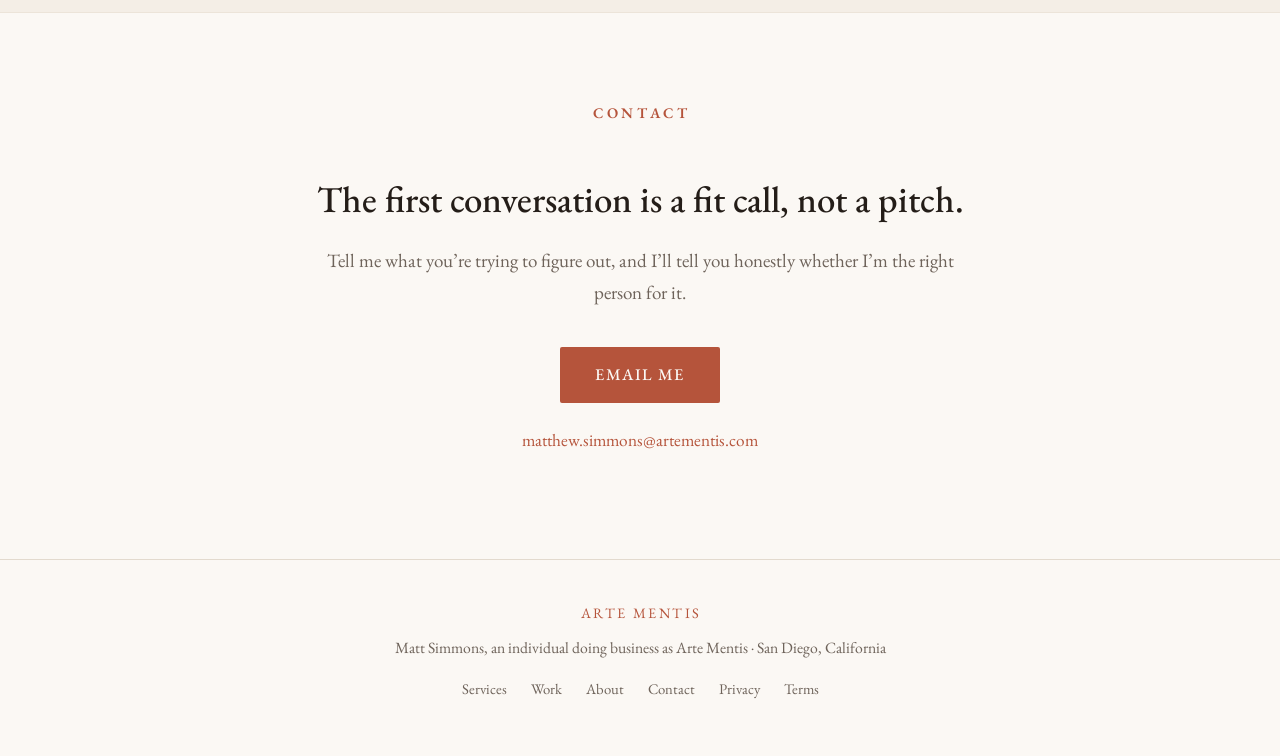
==== commit 2e92efc4: "Stance rewrite: Where I stand on About, sharpened lede, Local Model Benchmark Co-Authored-By: Claude" ====
--- a/index.html
+++ b/index.html
@@ -187,7 +187,7 @@
 <section class="hero">
   <div class="wrap">
     <h1>Know what AI is actually worth to your business before you spend on it.</h1>
-    <p class="lede">I help owner-led businesses find where AI genuinely pays off, get their teams using the tools they already have, and check vendor claims before a contract is signed.</p>
+    <p class="lede">I help owner-led businesses find where AI genuinely pays off, hand the tedious work to tools that can actually carry it, and check vendor claims before a contract is signed. I published a benchmark most models failed &mdash; the skepticism is part of the service.</p>
     <div class="cta"><a class="button" href="mailto:matthew.simmons@artementis.com">Start a conversation</a></div>
   </div>
 </section>
@@ -250,6 +250,7 @@
     <h2 class="kicker" id="about-kicker">About</h2>
     <p class="drop">I&rsquo;m Matt Simmons. I test AI claims before believing them. In December 2025 I built a benchmark that put seven language models through JSON extraction, mathematical reasoning, and executive summarization against fixed thresholds. One passed, and Towards AI published the results.</p>
     <p>Behind that sits a decade of teaching people to use complicated tools. Seven years as a graduate instructor at UC Santa Cruz, twenty-plus courses, more than a thousand students across every level of technical comfort. Earlier, I managed twenty-plus institutional accounts for a B2B education platform, including Harvard and MIT, with a 95 percent renewal rate. I hold a Ph.D. from UC Santa Cruz, which in practice means I read what a vendor is actually selling rather than what the deck appears to say.</p>
+    <p>My stance on AI is simple: it shouldn&rsquo;t do everything. It should do the tedious things &mdash; securely, on your terms &mdash; so you get back time for the work only you can do. <a href="/about.html">More on where I stand</a>.</p>
     <p>I&rsquo;m based in San Diego and deliberately work with a small number of clients at a time.</p>
   </div>
 </section>
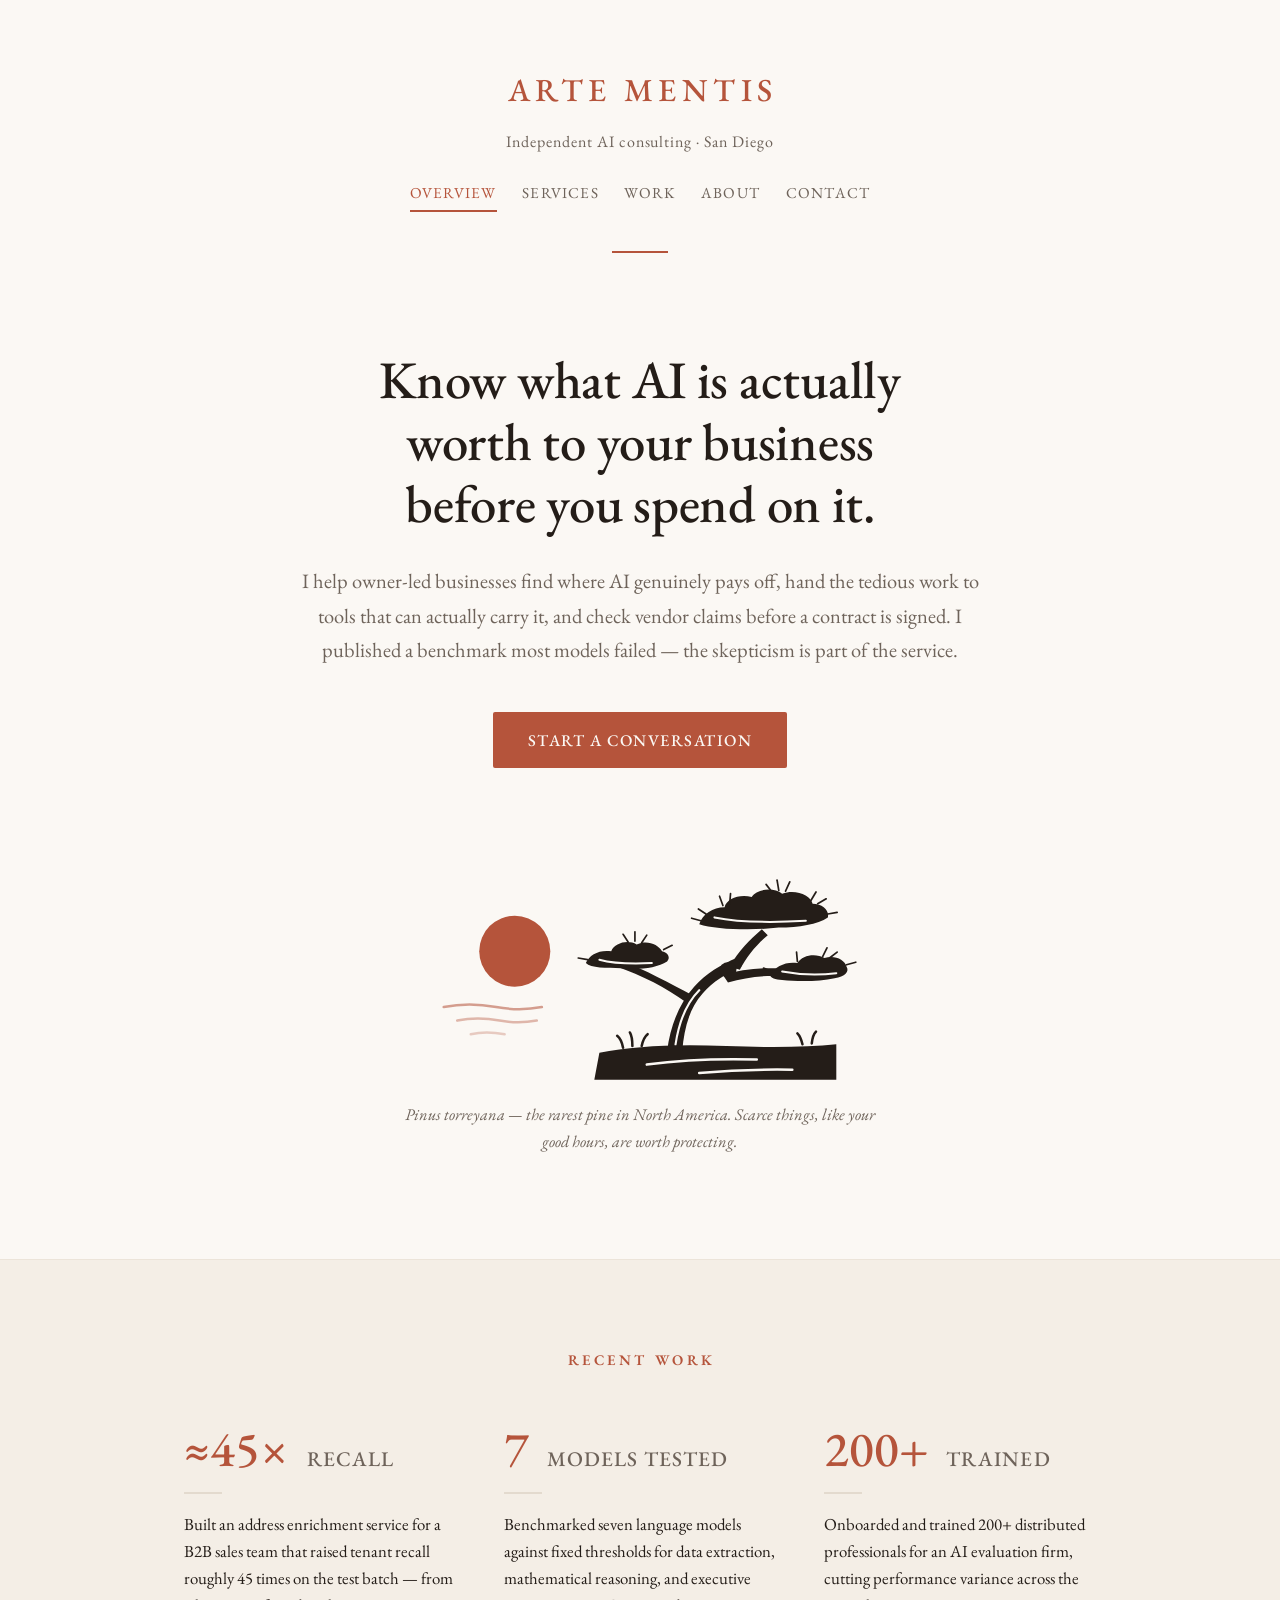
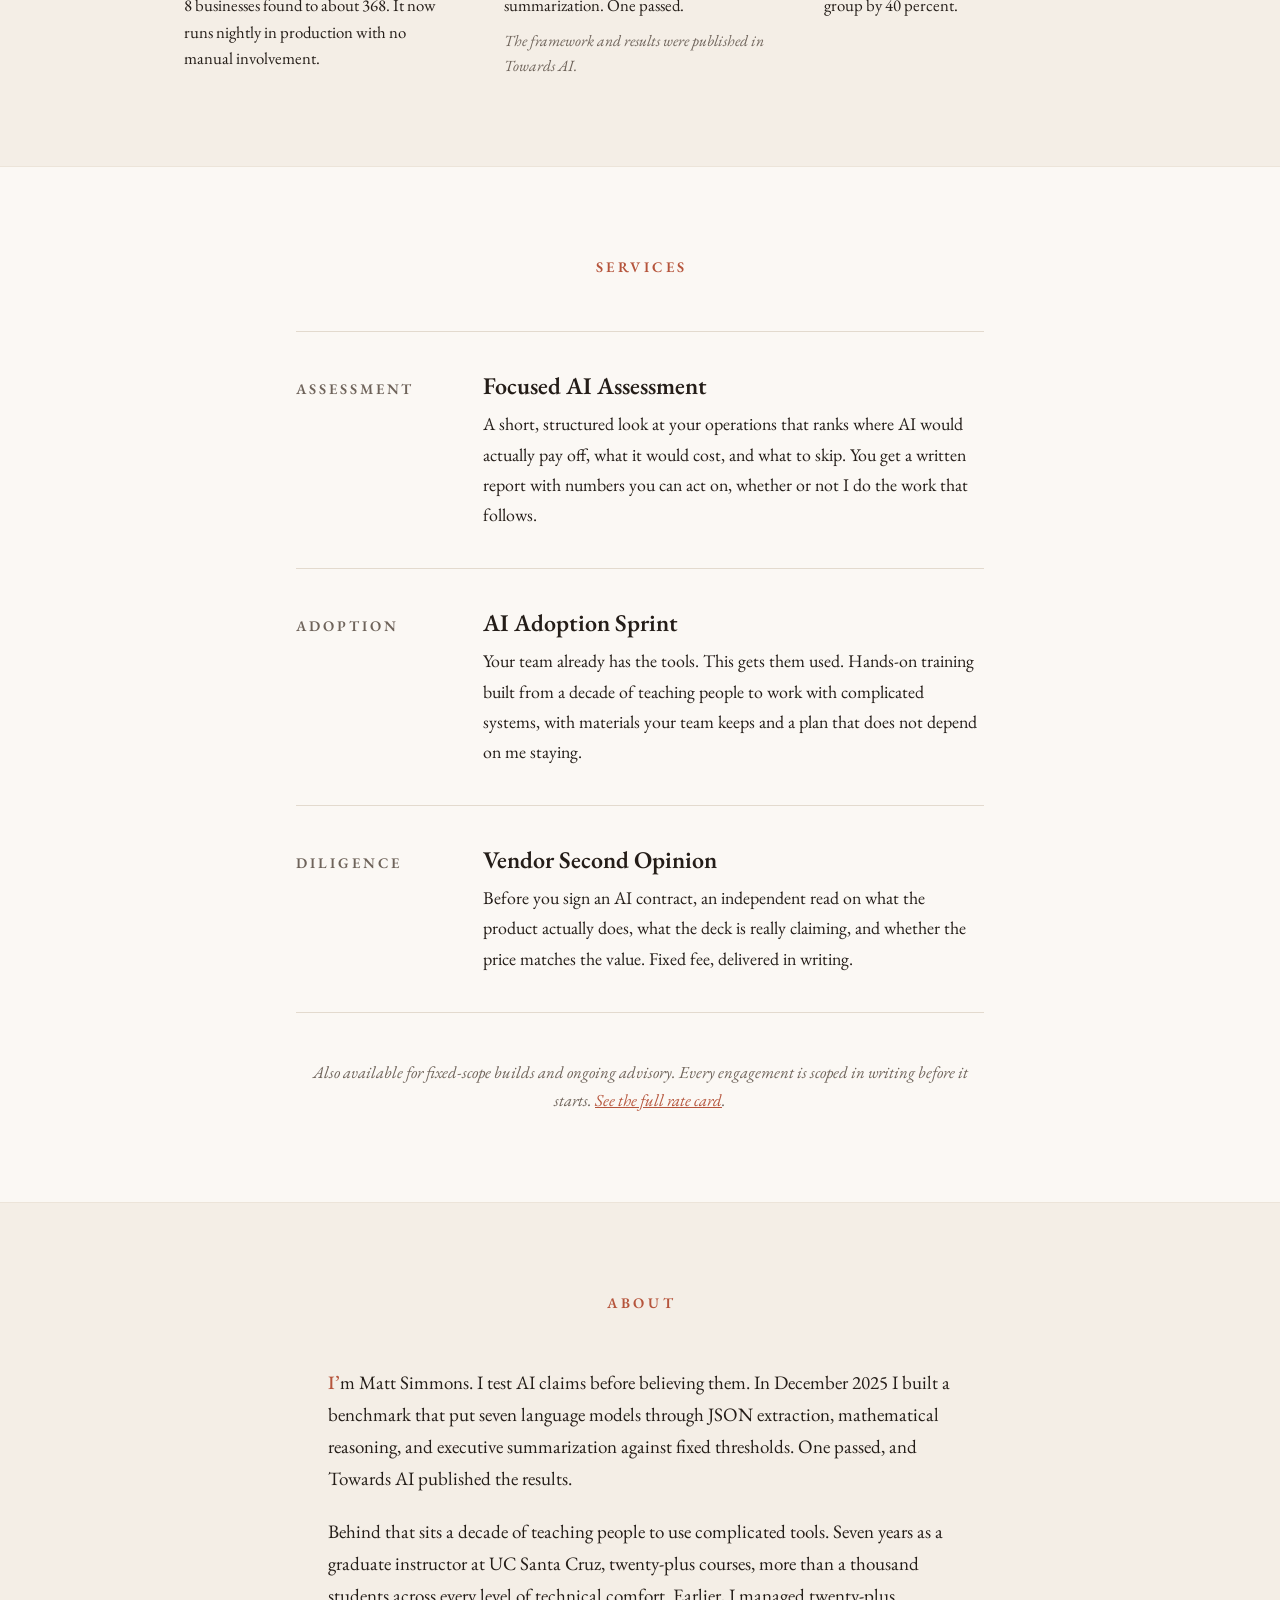
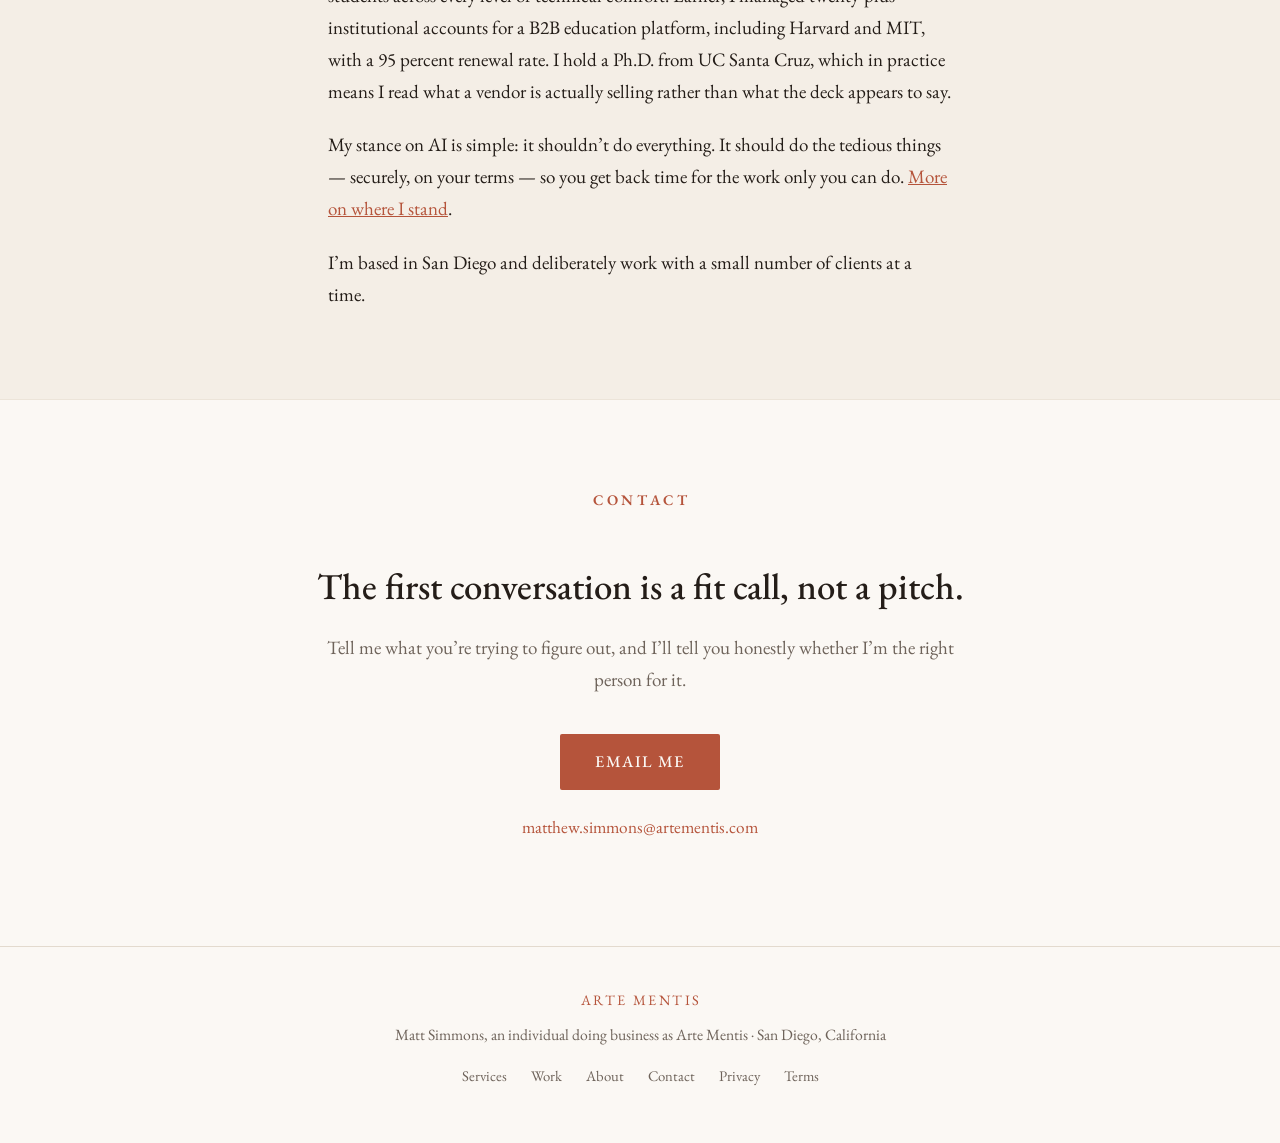
==== commit 106e2887: "Spot illustrations: pine, quail, kelp, redwood, swallow Co-Authored-By: Claude Fable 5 <noreply@anth" ====
--- a/index.html
+++ b/index.html
@@ -189,6 +189,108 @@
     <h1>Know what AI is actually worth to your business before you spend on it.</h1>
     <p class="lede">I help owner-led businesses find where AI genuinely pays off, hand the tedious work to tools that can actually carry it, and check vendor claims before a contract is signed. I published a benchmark most models failed &mdash; the skepticism is part of the service.</p>
     <div class="cta"><a class="button" href="mailto:matthew.simmons@artementis.com">Start a conversation</a></div>
+
+    <figure class="spot">
+      <svg viewBox="0 0 520 300" width="440" role="img" aria-label="Block-print illustration of a Torrey pine leaning over a coastal bluff, low sun behind it">
+        <!-- tile plate: low sun over the water -->
+        <circle cx="112" cy="148" r="42" fill="var(--tile)"/>
+        <!-- water: three quiet tile strokes -->
+        <path d="M28 214 q30 -6 62 0 q28 5 54 0" stroke="var(--tile)" stroke-width="3" fill="none" stroke-linecap="round" opacity="0.55"/>
+        <path d="M44 230 q24 -5 50 0 q22 4 44 0" stroke="var(--tile)" stroke-width="3" fill="none" stroke-linecap="round" opacity="0.4"/>
+        <path d="M60 246 q18 -4 40 0" stroke="var(--tile)" stroke-width="3" fill="none" stroke-linecap="round" opacity="0.28"/>
+
+        <!-- ink plate: bluff -->
+        <path d="M212 268 q60 -12 150 -8 q80 3 130 -2 L492 300 L206 300 Z" fill="var(--ink)"/>
+        <path class="carve" d="M268 282 q60 -8 130 -6" stroke-width="3"/>
+        <path class="carve" d="M330 292 q56 -5 110 -4" stroke-width="3"/>
+
+        <!-- grass ticks -->
+        <g class="inkline" stroke-width="3">
+          <path d="M240 262 q-2 -10 -7 -14"/>
+          <path d="M251 260 q0 -11 -3 -16"/>
+          <path d="M262 260 q2 -10 7 -14"/>
+          <path d="M452 258 q-2 -9 -6 -13"/>
+          <path d="M463 257 q1 -10 5 -14"/>
+        </g>
+
+        <!-- trunk: sinuous, leaning right, tapering -->
+        <path d="M292 266
+                 C 296 236, 306 210, 324 190
+                 C 338 174, 356 164, 374 156
+                 L 380 166
+                 C 362 174, 346 184, 334 198
+                 C 318 216, 312 240, 310 266 Z" fill="var(--ink)"/>
+        <!-- upper stem continuing to the top pad -->
+        <path d="M366 166 C 376 148, 390 134, 404 122 L 411 129 C 398 140, 386 154, 378 170 Z" fill="var(--ink)"/>
+        <!-- branch reaching left into pad A -->
+        <path d="M322 200 C 296 186, 266 170, 236 158 L 232 166 C 262 176, 292 192, 314 208 Z" fill="var(--ink)"/>
+        <!-- junction filler where trunk, stem, and branches meet -->
+        <ellipse cx="364" cy="170" rx="10" ry="9" fill="var(--ink)"/>
+        <!-- branch reaching right into pad B -->
+        <path d="M358 176 C 384 168, 414 166, 442 170 L 441 179 C 414 175, 388 178, 364 185 Z" fill="var(--ink)"/>
+        <!-- bark carve line -->
+        <path class="carve" d="M302 258 C 306 232, 314 210, 330 194" stroke-width="2.5"/>
+
+        <!-- needle pads: tufted tops, flat-ish undersides, wind-stepped -->
+        <g fill="var(--ink)">
+          <!-- pad A: left, smallest -->
+          <path d="M196 162
+                   C 200 152, 212 146, 226 148
+                   C 230 138, 246 134, 256 140
+                   C 268 134, 282 140, 286 148
+                   C 294 150, 296 156, 292 160
+                   C 280 168, 258 170, 238 168
+                   C 220 168, 202 168, 196 162 Z"/>
+          <!-- pad C: top, widest -->
+          <path d="M330 116
+                   C 334 104, 346 96, 360 96
+                   C 362 86, 378 80, 392 84
+                   C 398 74, 418 72, 428 80
+                   C 444 74, 462 82, 464 92
+                   C 476 92, 484 100, 482 108
+                   C 470 116, 448 120, 424 120
+                   C 392 124, 348 122, 330 116 Z"/>
+          <!-- pad B: right, lowest -->
+          <path d="M414 176
+                   C 420 166, 432 160, 446 162
+                   C 452 152, 468 150, 478 156
+                   C 490 152, 502 158, 504 166
+                   C 508 172, 502 178, 490 180
+                   C 472 184, 446 184, 428 182
+                   C 420 181, 414 180, 414 176 Z"/>
+        </g>
+        <!-- needle ticks: uneven clusters at the tufts -->
+        <g class="inkline" stroke-width="2">
+          <path d="M358 94 l -4 -11"/>
+          <path d="M366 92 l 1 -12"/>
+          <path d="M424 76 l -2 -12"/>
+          <path d="M432 77 l 5 -11"/>
+          <path d="M416 78 l -7 -9"/>
+          <path d="M462 88 l 6 -10"/>
+          <path d="M470 92 l 10 -6"/>
+          <path d="M482 104 l 11 -2"/>
+          <path d="M332 112 l -11 -3"/>
+          <path d="M338 104 l -9 -6"/>
+          <path d="M254 136 l 0 -11"/>
+          <path d="M262 138 l 6 -9"/>
+          <path d="M246 137 l -6 -9"/>
+          <path d="M288 146 l 10 -5"/>
+          <path d="M198 158 l -11 -2"/>
+          <path d="M476 154 l 5 -10"/>
+          <path d="M484 156 l 9 -7"/>
+          <path d="M504 164 l 11 -3"/>
+          <path d="M446 160 l -1 -11"/>
+          <path d="M416 172 l -10 -4"/>
+        </g>
+        <!-- carve lines: one wavering cut per pad -->
+        <g class="carve" stroke-width="2.4">
+          <path d="M212 158 q22 6 62 4"/>
+          <path d="M348 108 q40 8 108 4"/>
+          <path d="M428 172 q32 6 64 2"/>
+        </g>
+      </svg>
+      <figcaption><em>Pinus torreyana</em> &mdash; the rarest pine in North America. Scarce things, like your good hours, are worth protecting.</figcaption>
+    </figure>
   </div>
 </section>
 
--- a/styles.css
+++ b/styles.css
@@ -149,6 +149,24 @@
 }
 a.button:hover { background: var(--tile-deep); }
 
+/* ---------- spot illustrations ---------- */
+
+.spot { margin: 3.6rem auto 0; text-align: center; }
+.spot svg { display: block; margin: 0 auto; max-width: 100%; height: auto; }
+.spot figcaption {
+  margin: 1.3rem auto 0;
+  max-width: 30em;
+  font-style: italic;
+  color: var(--muted);
+  font-size: 1.02rem;
+  text-wrap: pretty;
+}
+.carve { stroke: var(--paper); fill: none; stroke-linecap: round; }
+.band .carve { stroke: var(--paper-deep); }
+.inkline { stroke: var(--ink); fill: none; stroke-linecap: round; }
+section.spot-close { padding: 0 0 5rem; text-align: center; }
+section.spot-close .spot { margin-top: 0.5rem; }
+
 /* ---------- footer ---------- */
 
 footer.site {
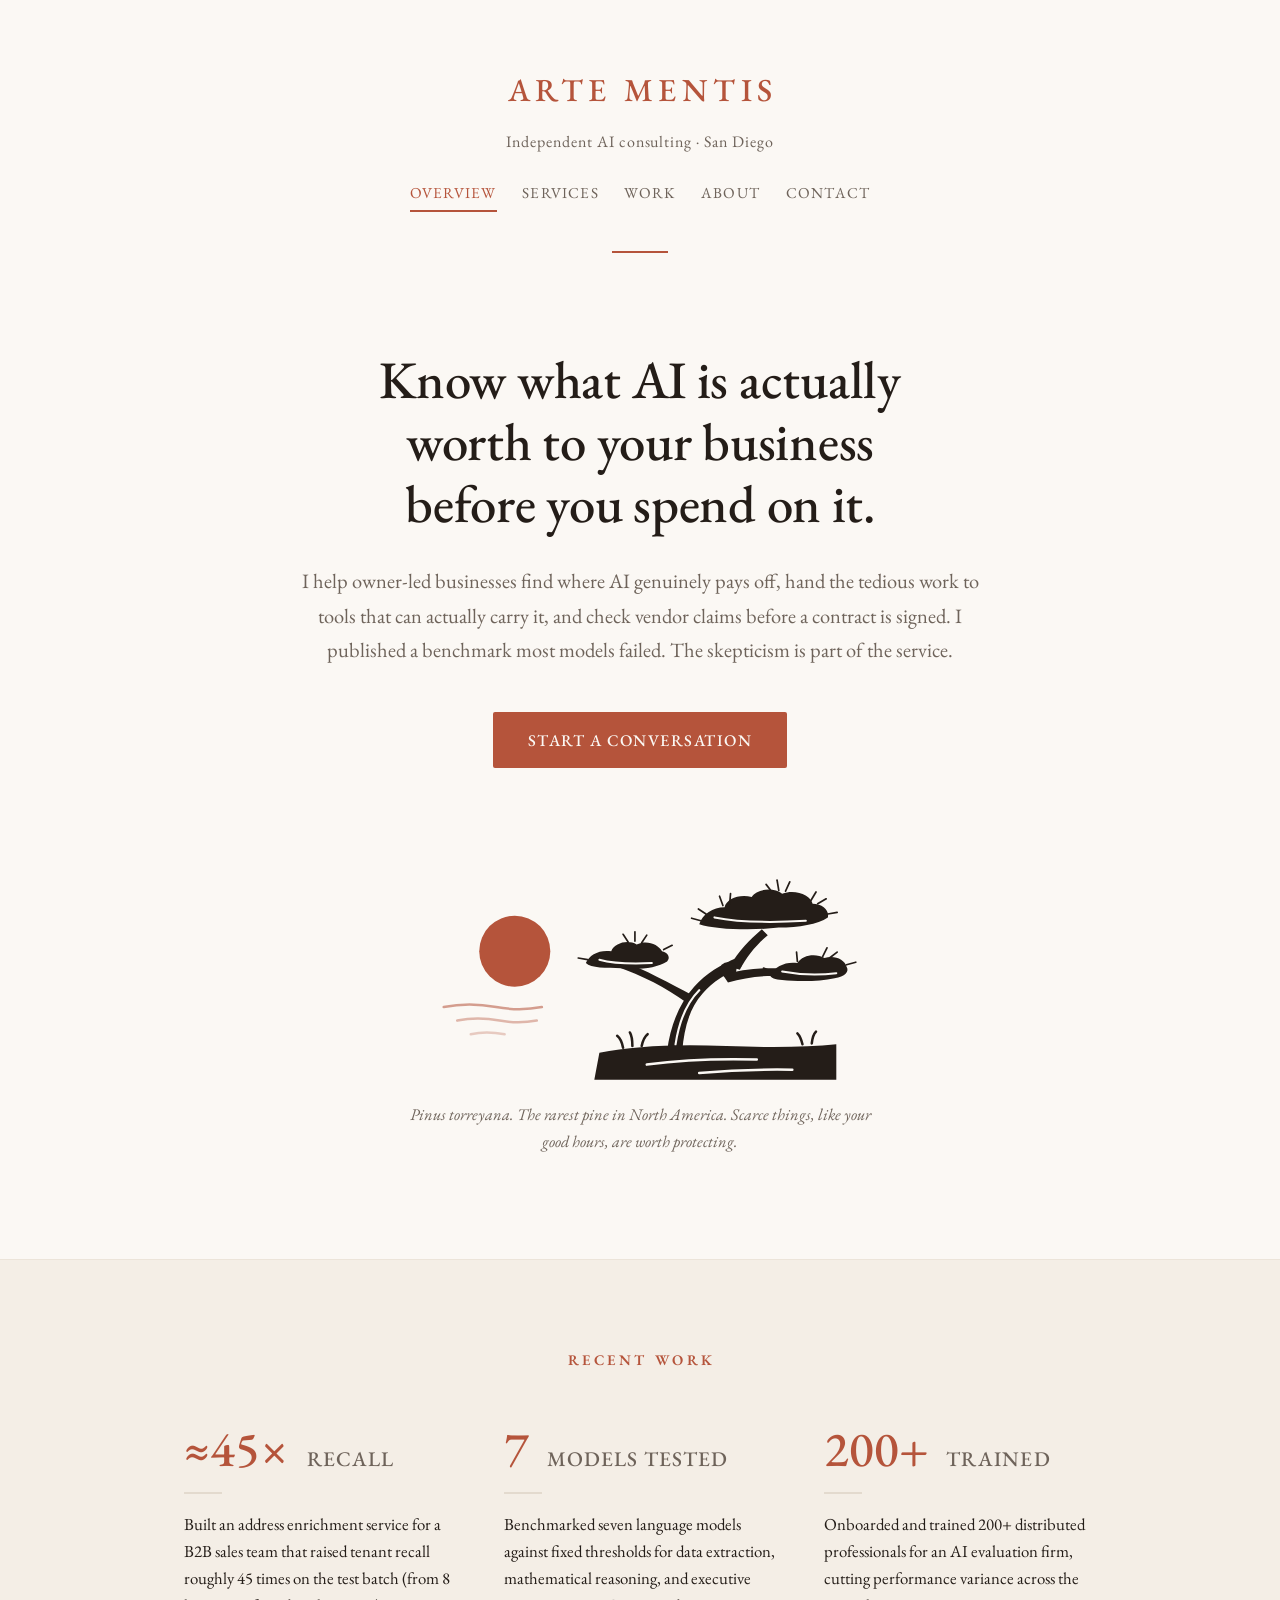
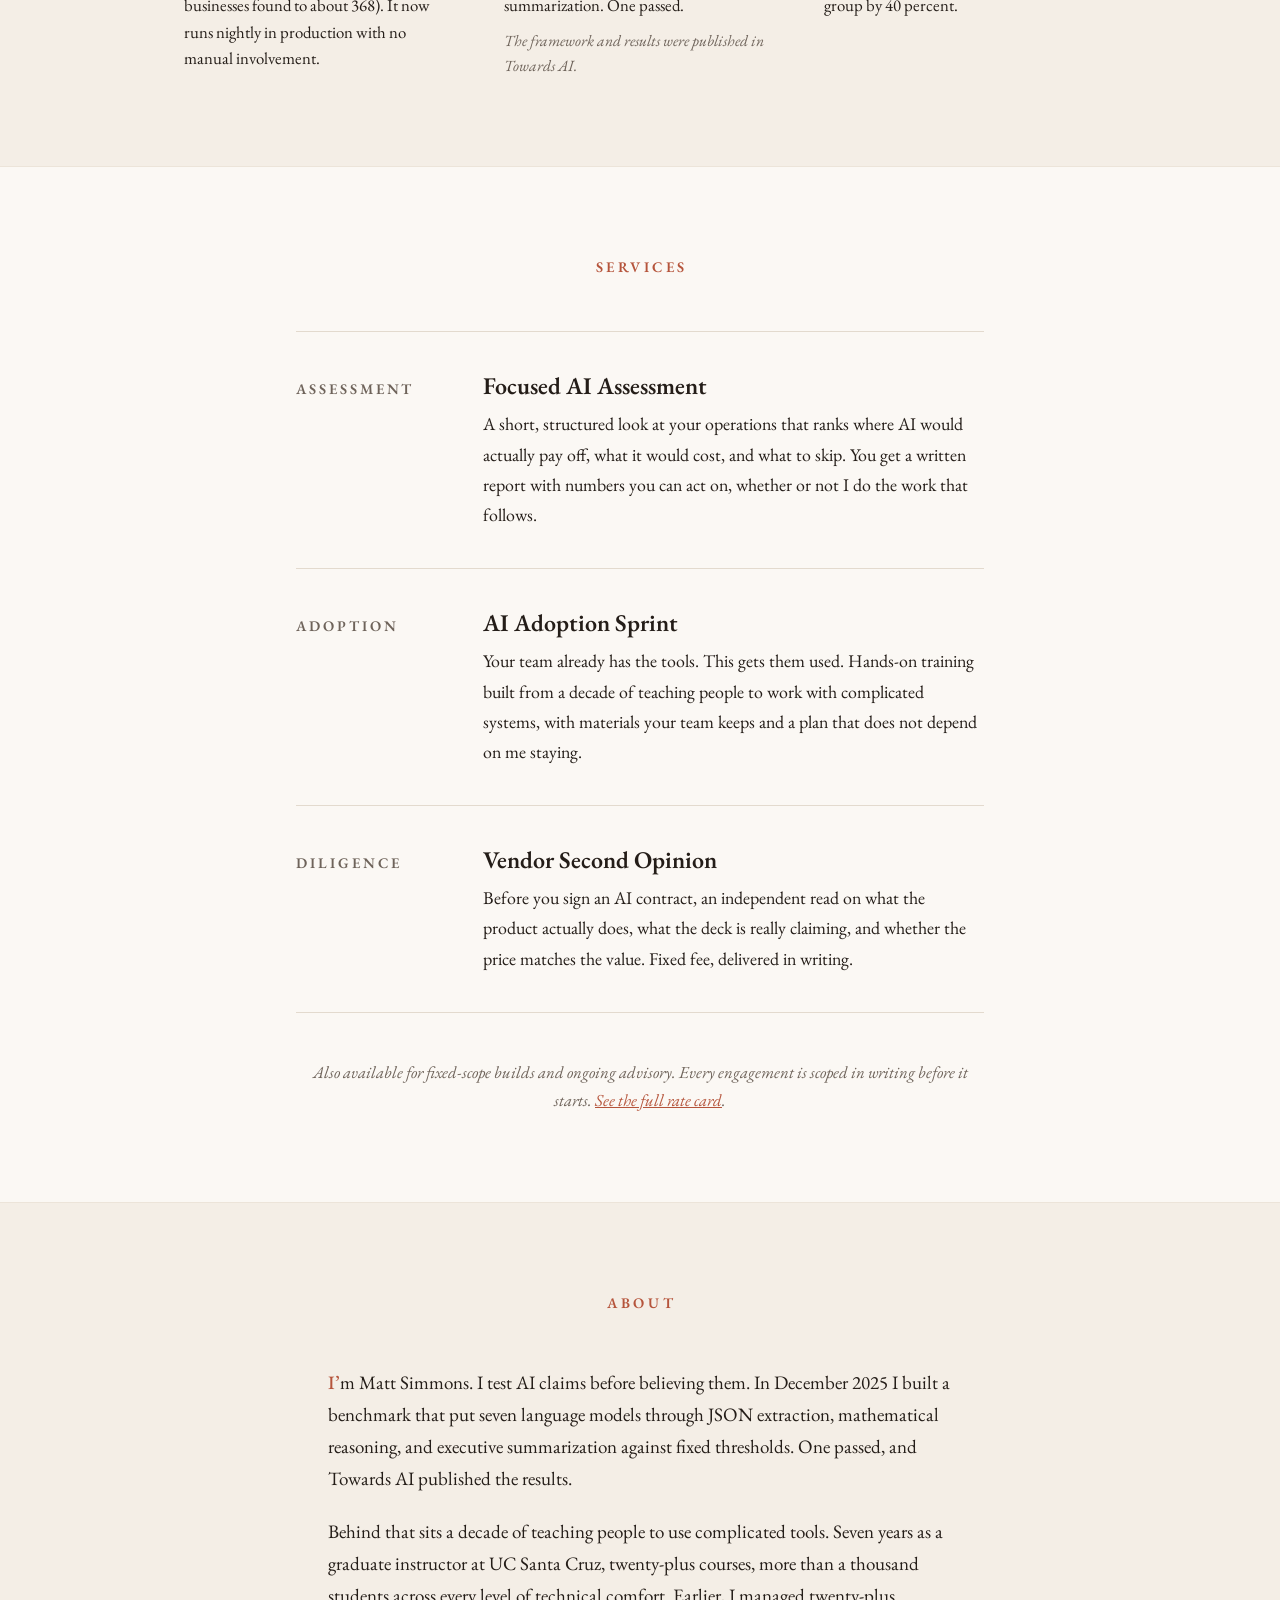
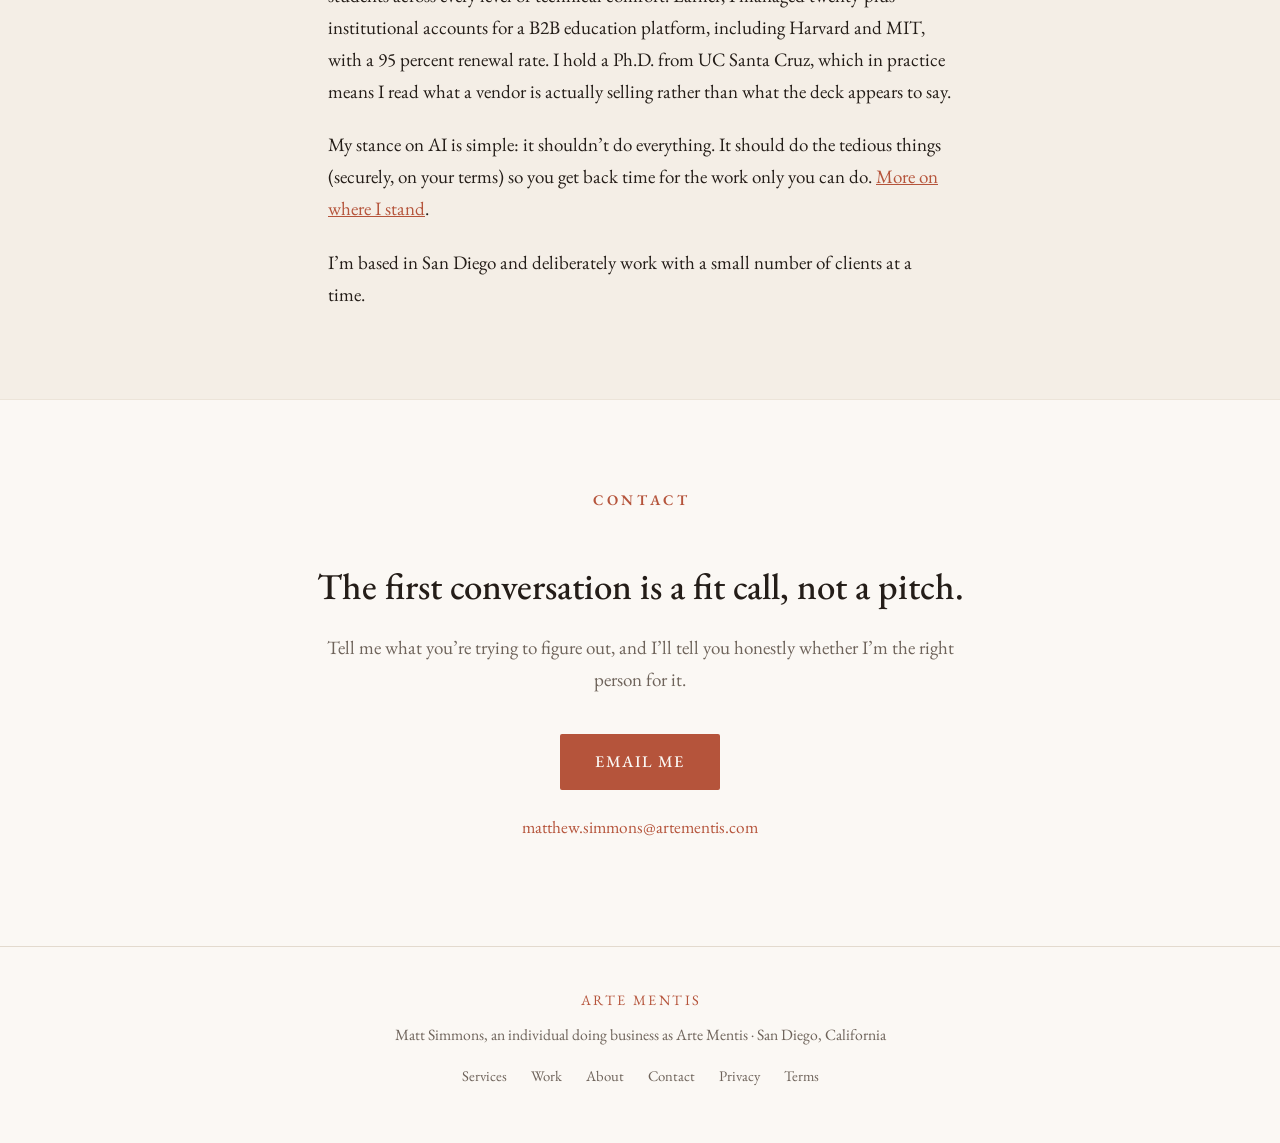
==== commit 466ea887: "Voice pass: close em dashes, add turns where they were missing Measured the copy against the dissert" ====
--- a/index.html
+++ b/index.html
@@ -187,7 +187,7 @@
 <section class="hero">
   <div class="wrap">
     <h1>Know what AI is actually worth to your business before you spend on it.</h1>
-    <p class="lede">I help owner-led businesses find where AI genuinely pays off, hand the tedious work to tools that can actually carry it, and check vendor claims before a contract is signed. I published a benchmark most models failed &mdash; the skepticism is part of the service.</p>
+    <p class="lede">I help owner-led businesses find where AI genuinely pays off, hand the tedious work to tools that can actually carry it, and check vendor claims before a contract is signed. I published a benchmark most models failed. The skepticism is part of the service.</p>
     <div class="cta"><a class="button" href="mailto:matthew.simmons@artementis.com">Start a conversation</a></div>
 
     <figure class="spot">
@@ -289,7 +289,7 @@
           <path d="M428 172 q32 6 64 2"/>
         </g>
       </svg>
-      <figcaption><em>Pinus torreyana</em> &mdash; the rarest pine in North America. Scarce things, like your good hours, are worth protecting.</figcaption>
+      <figcaption><em>Pinus torreyana</em>. The rarest pine in North America. Scarce things, like your good hours, are worth protecting.</figcaption>
     </figure>
   </div>
 </section>
@@ -301,7 +301,7 @@
       <div class="outcome">
         <div class="figure">&asymp;45&times; <small>recall</small></div>
         <div class="rule"></div>
-        <p>Built an address enrichment service for a B2B sales team that raised tenant recall roughly 45 times on the test batch &mdash; from 8 businesses found to about 368. It now runs nightly in production with no manual involvement.</p>
+        <p>Built an address enrichment service for a B2B sales team that raised tenant recall roughly 45 times on the test batch (from 8 businesses found to about 368). It now runs nightly in production with no manual involvement.</p>
       </div>
       <div class="outcome">
         <div class="figure">7 <small>models tested</small></div>
@@ -352,7 +352,7 @@
     <h2 class="kicker" id="about-kicker">About</h2>
     <p class="drop">I&rsquo;m Matt Simmons. I test AI claims before believing them. In December 2025 I built a benchmark that put seven language models through JSON extraction, mathematical reasoning, and executive summarization against fixed thresholds. One passed, and Towards AI published the results.</p>
     <p>Behind that sits a decade of teaching people to use complicated tools. Seven years as a graduate instructor at UC Santa Cruz, twenty-plus courses, more than a thousand students across every level of technical comfort. Earlier, I managed twenty-plus institutional accounts for a B2B education platform, including Harvard and MIT, with a 95 percent renewal rate. I hold a Ph.D. from UC Santa Cruz, which in practice means I read what a vendor is actually selling rather than what the deck appears to say.</p>
-    <p>My stance on AI is simple: it shouldn&rsquo;t do everything. It should do the tedious things &mdash; securely, on your terms &mdash; so you get back time for the work only you can do. <a href="/about.html">More on where I stand</a>.</p>
+    <p>My stance on AI is simple: it shouldn&rsquo;t do everything. It should do the tedious things (securely, on your terms) so you get back time for the work only you can do. <a href="/about.html">More on where I stand</a>.</p>
     <p>I&rsquo;m based in San Diego and deliberately work with a small number of clients at a time.</p>
   </div>
 </section>
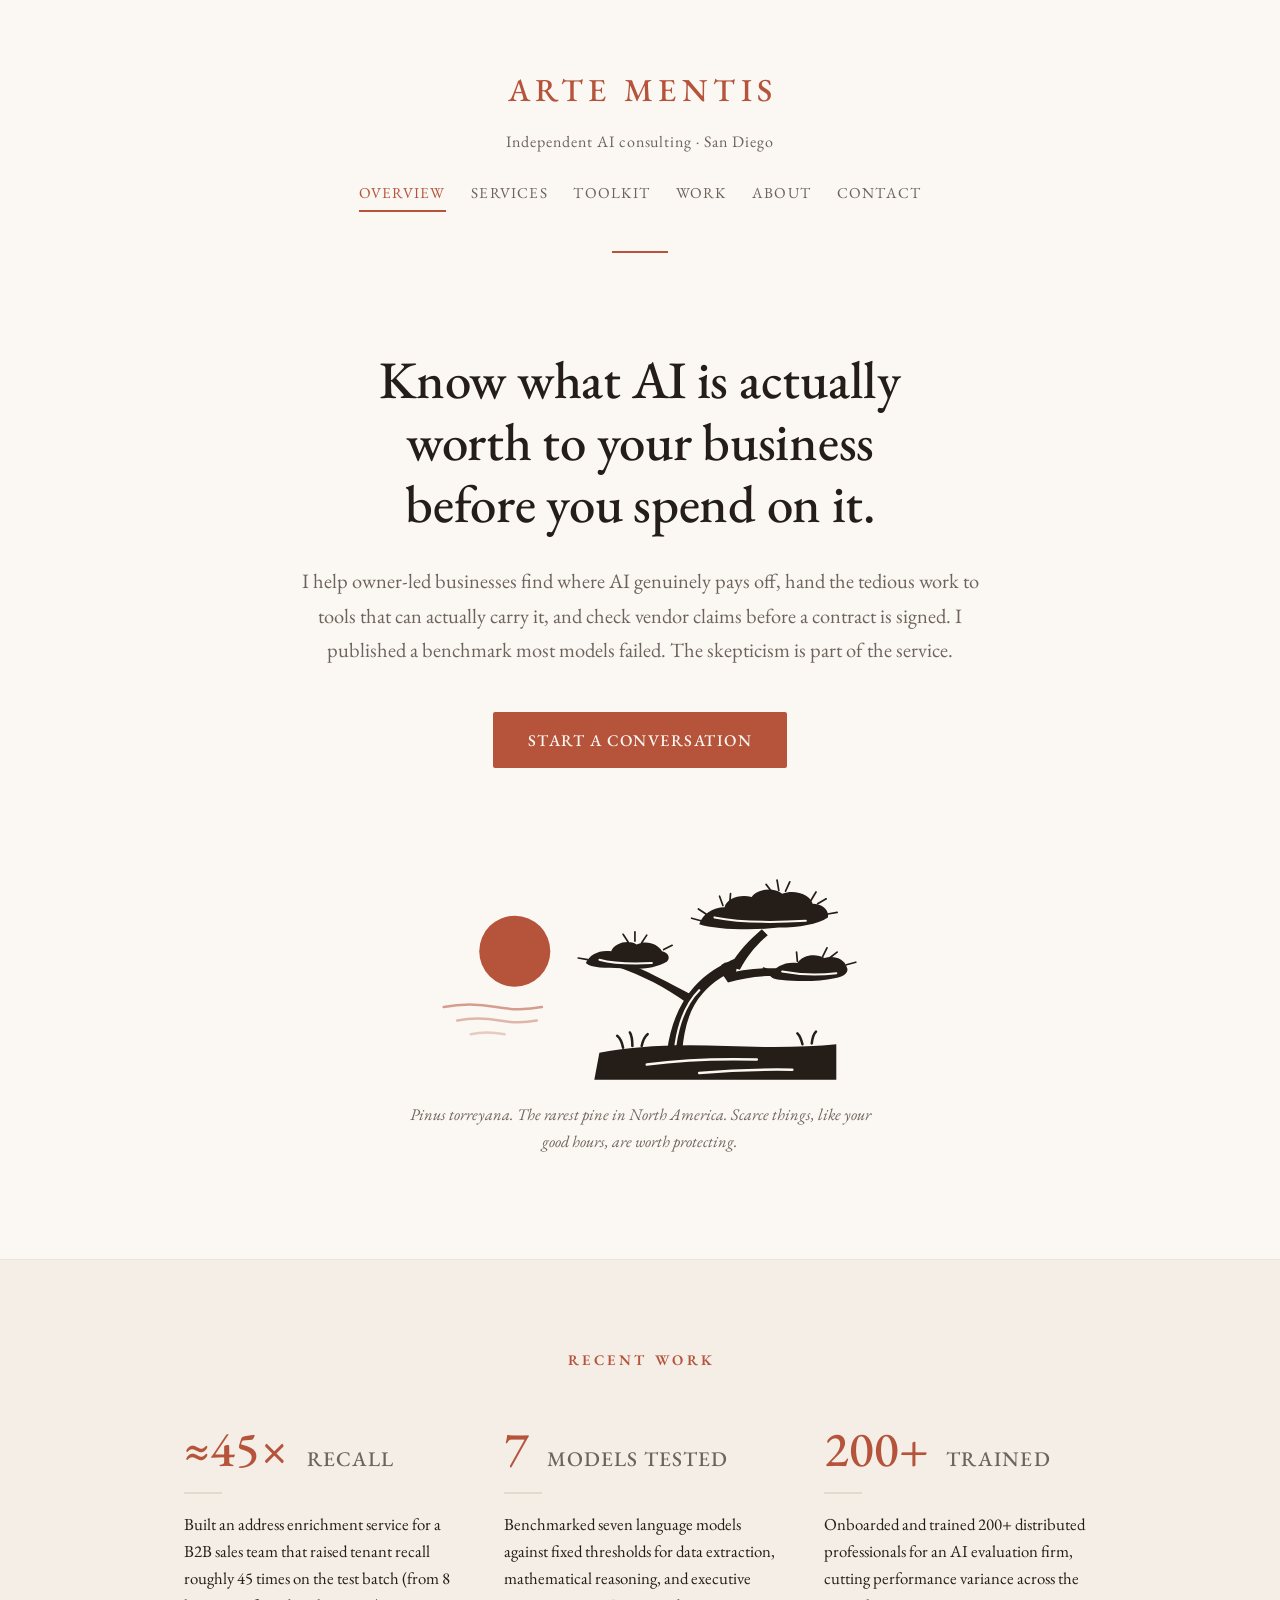
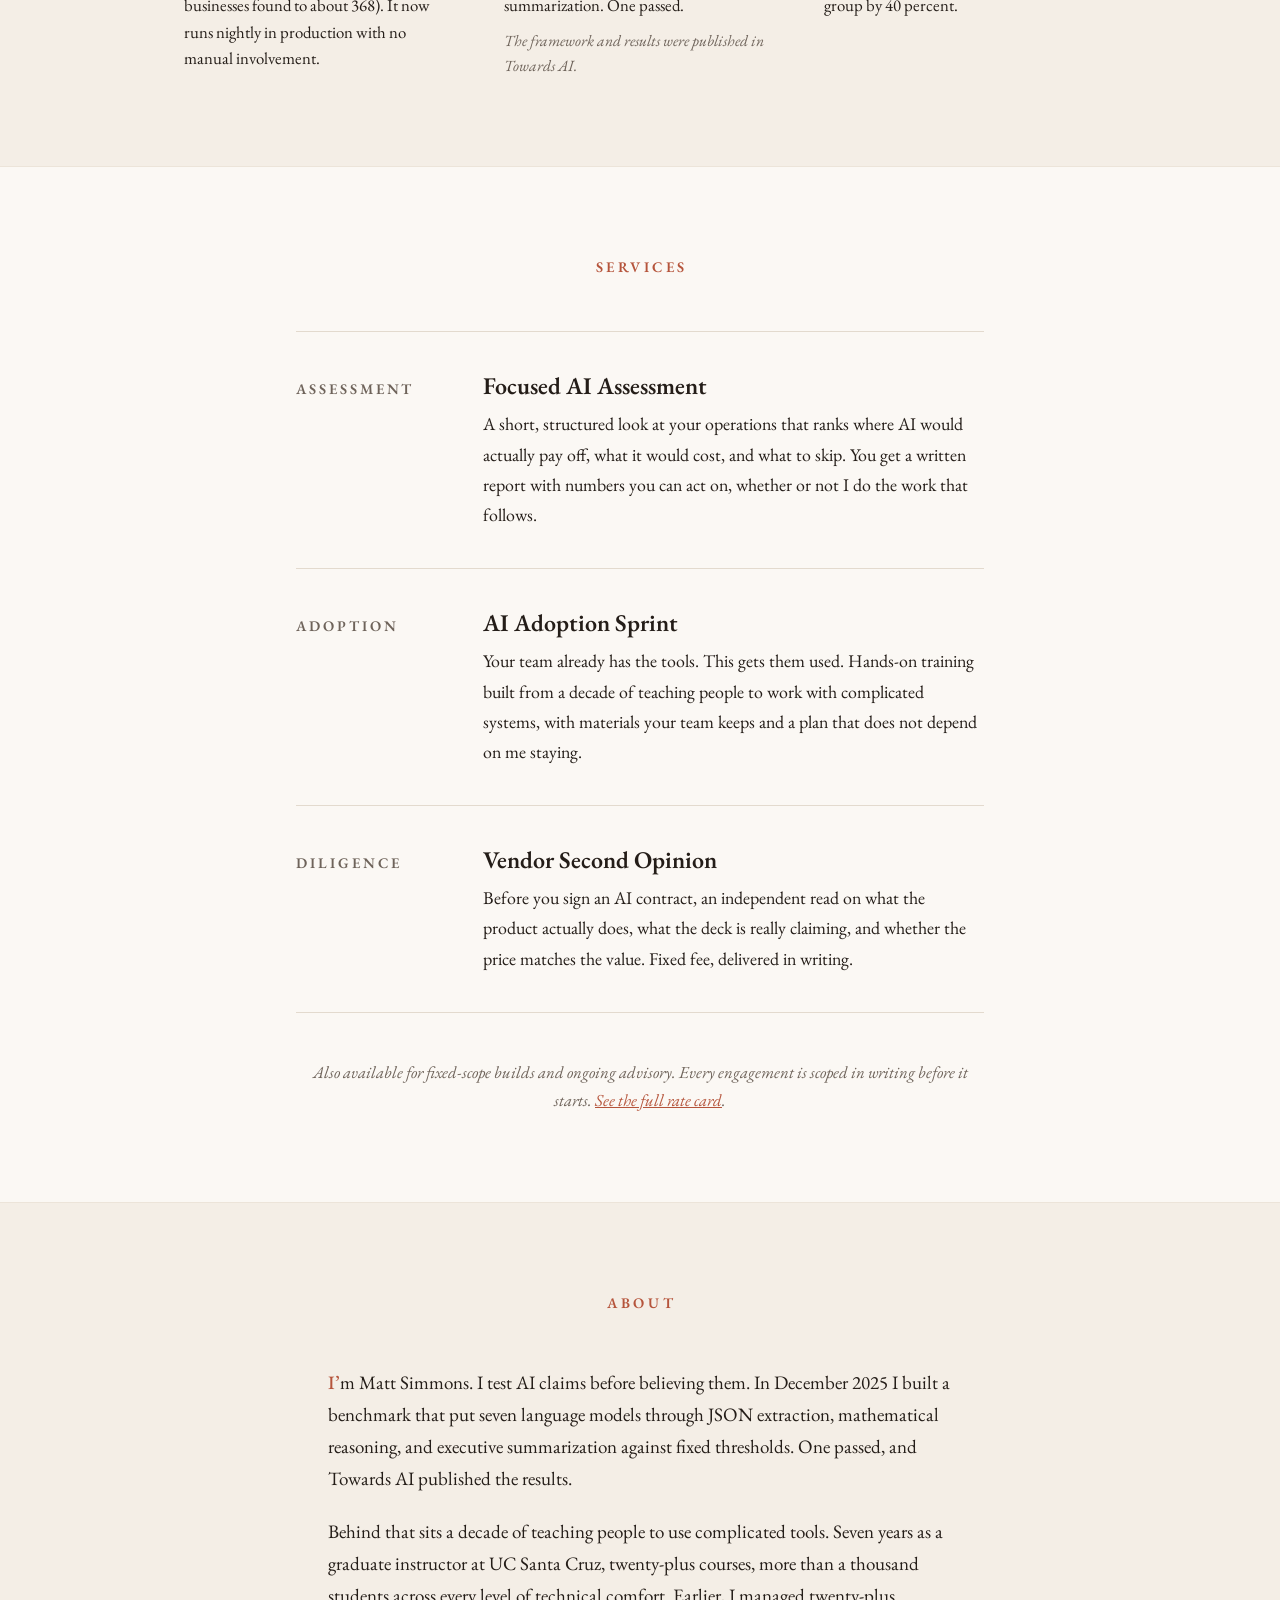
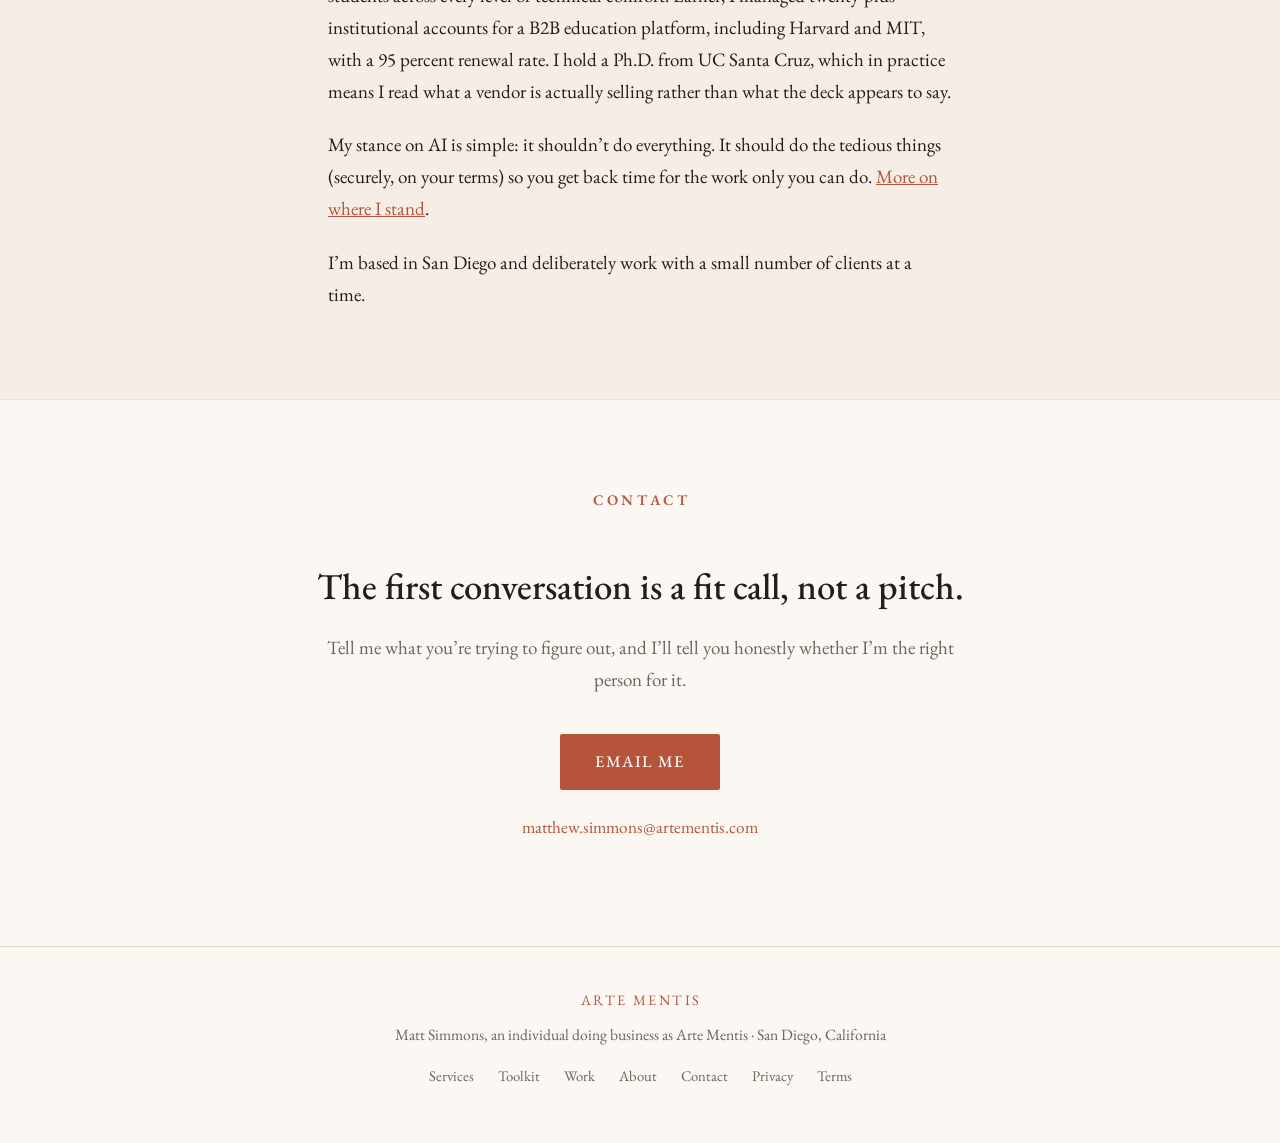
==== commit a7029840: "Toolkit page (in development), Toolkit in nav, sitemap and llms.txt" ====
--- a/index.html
+++ b/index.html
@@ -177,6 +177,7 @@
     <nav class="site-nav" aria-label="Main Navigation">
       <a href="/" class="active">Overview</a>
       <a href="/services.html">Services</a>
+      <a href="/toolkit.html">Toolkit</a>
       <a href="/work.html">Work</a>
       <a href="/about.html">About</a>
       <a href="/contact.html">Contact</a>
@@ -373,6 +374,7 @@
     <div>Matt Simmons, an individual doing business as Arte&nbsp;Mentis &middot; San&nbsp;Diego, California</div>
     <div class="footer-links">
       <a href="/services.html">Services</a>
+      <a href="/toolkit.html">Toolkit</a>
       <a href="/work.html">Work</a>
       <a href="/about.html">About</a>
       <a href="/contact.html">Contact</a>
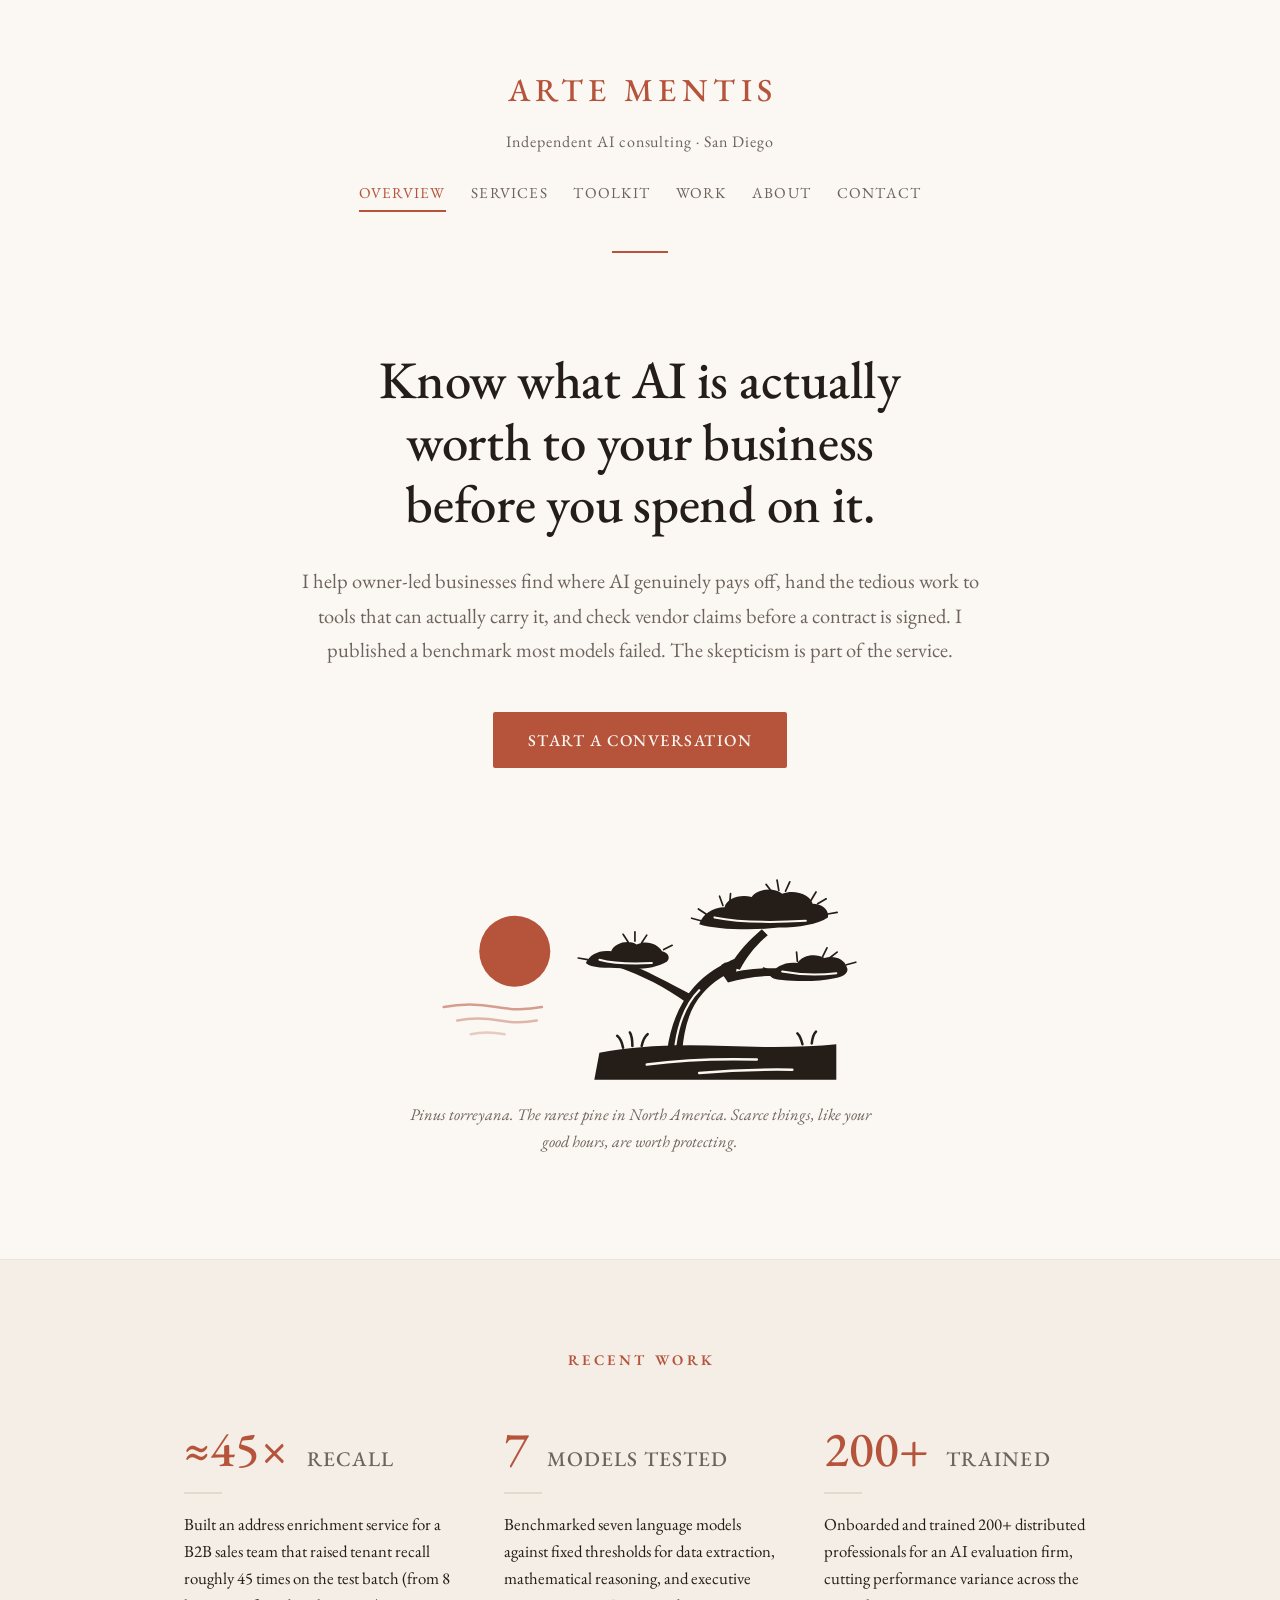
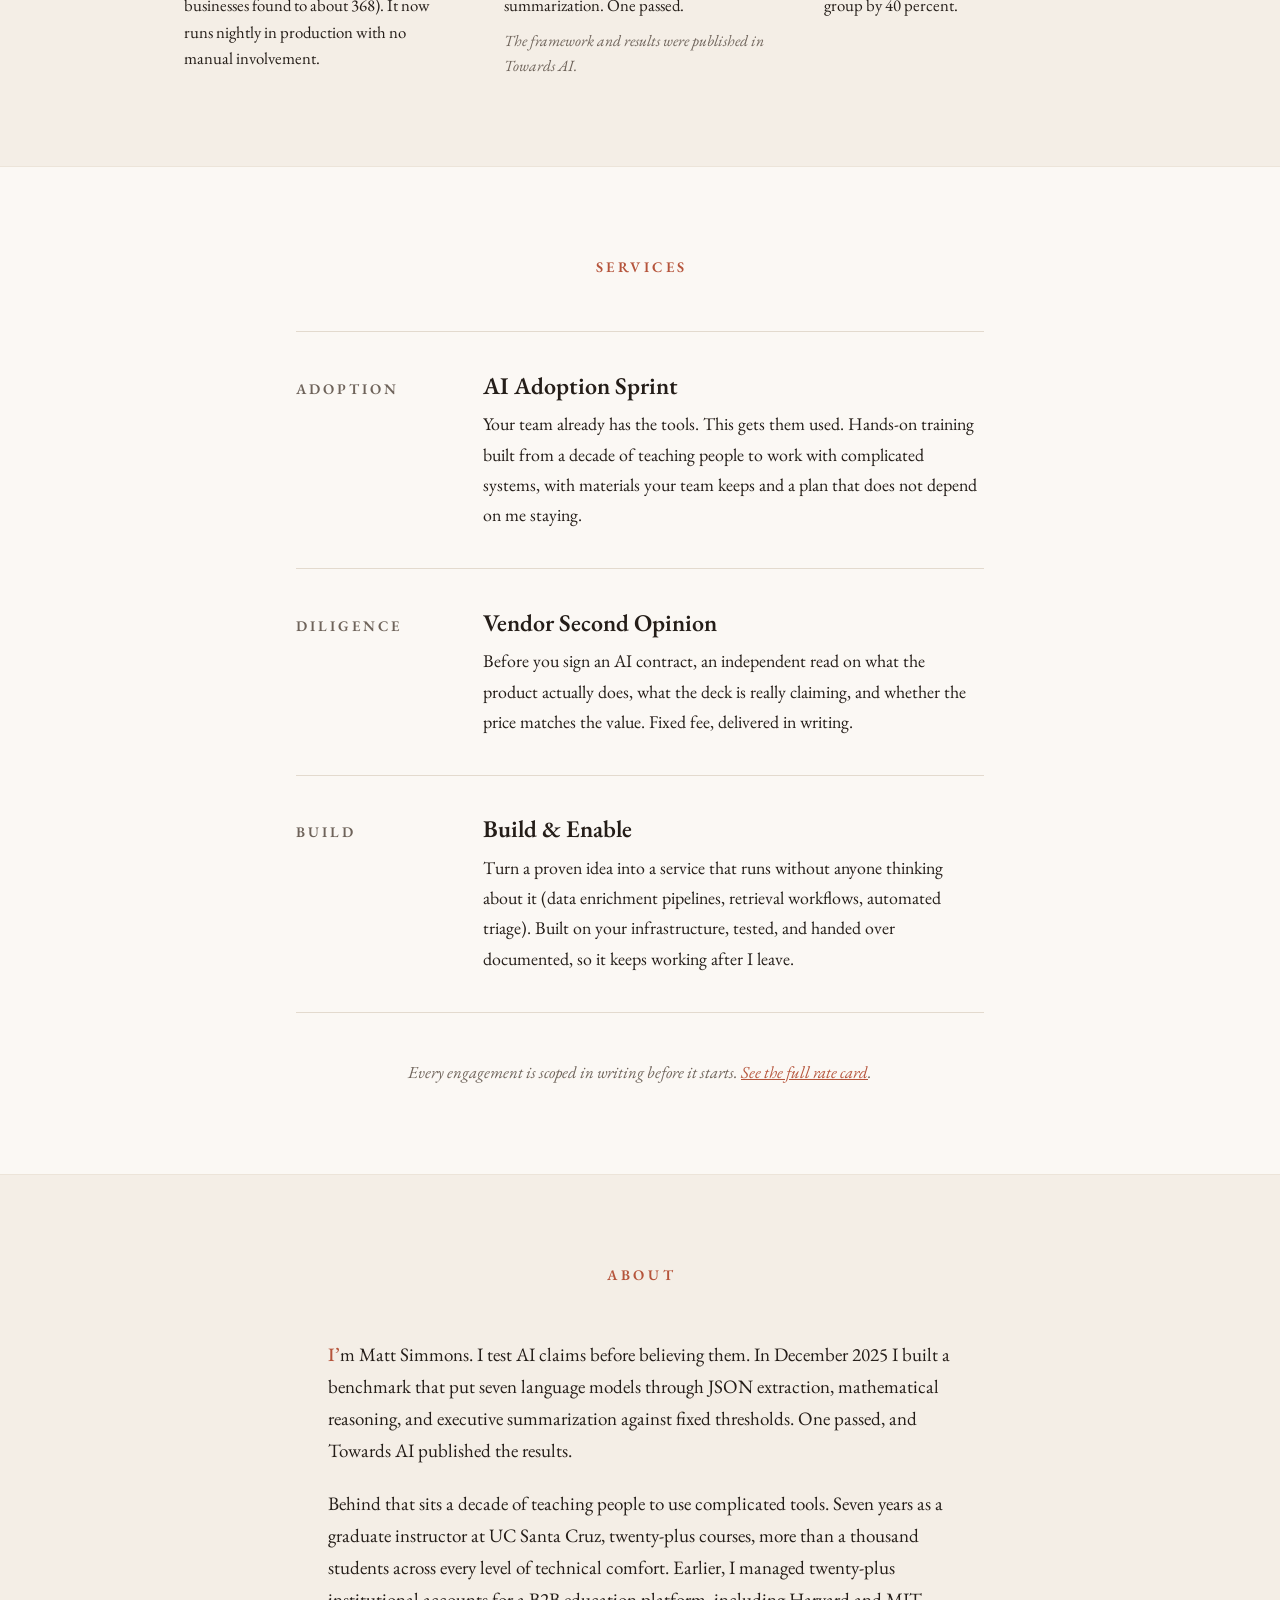
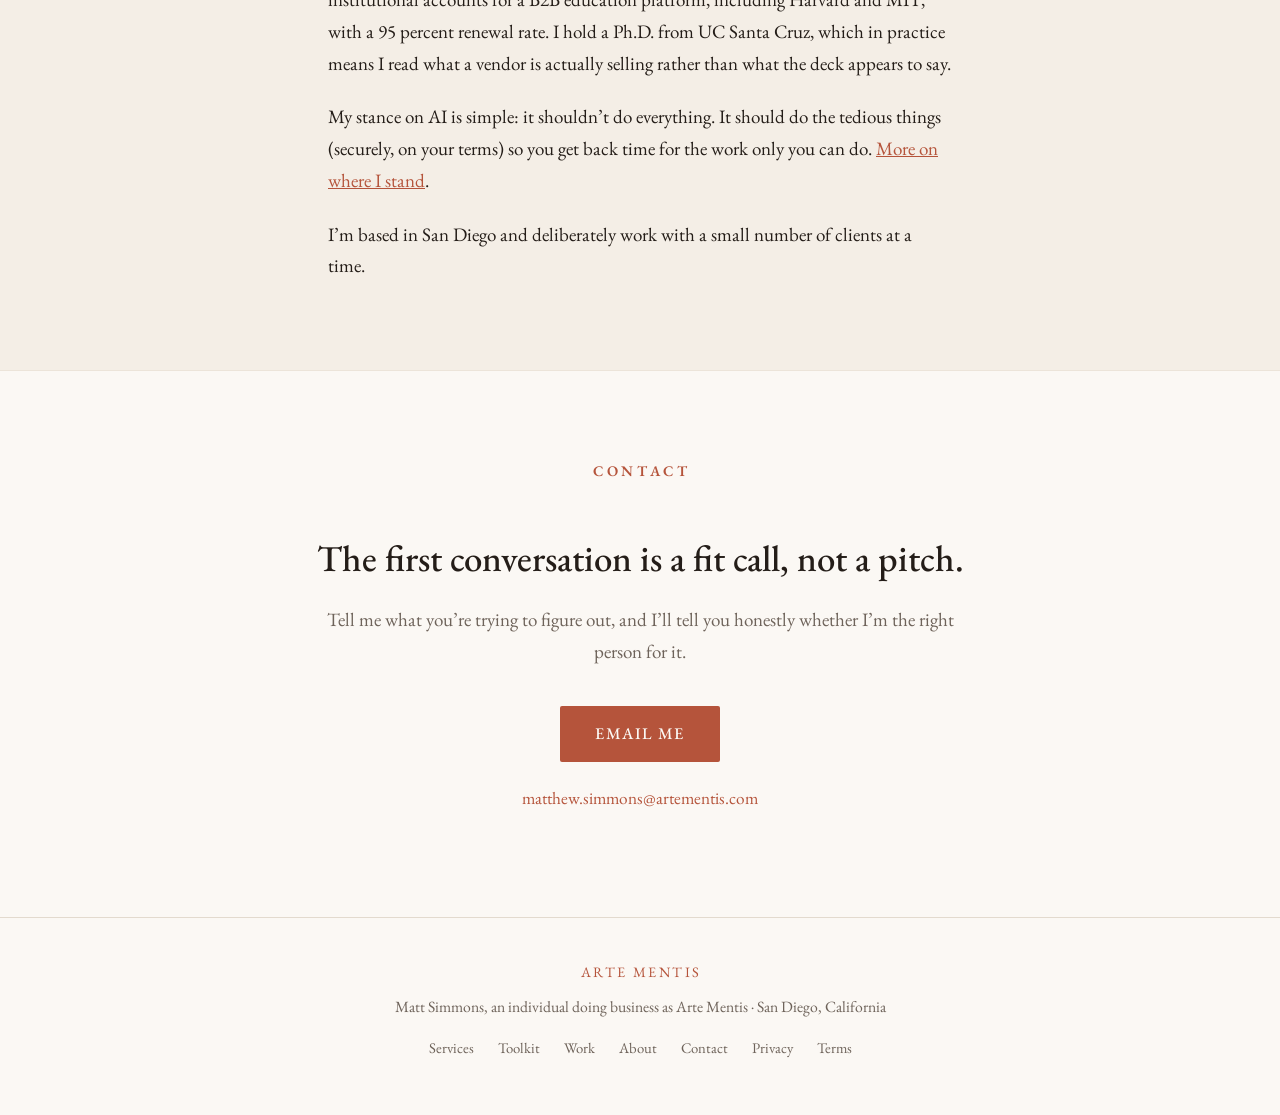
==== commit 3a22a064: "Services: drop AI Visibility, cut the card to three lines" ====
--- a/index.html
+++ b/index.html
@@ -4,17 +4,17 @@
 <meta charset="utf-8">
 <meta name="viewport" content="width=device-width, initial-scale=1">
 <title>Arte Mentis — Independent AI Consulting, San Diego</title>
-<meta name="description" content="Independent AI consulting for owner-led businesses. Focused assessments, adoption sprints, and vendor second opinions. Matt Simmons, San Diego.">
+<meta name="description" content="Independent AI consulting for owner-led businesses. Adoption sprints, vendor second opinions, and fixed-scope builds. Matt Simmons, San Diego.">
 <link rel="canonical" href="https://artementis.com/">
 <link rel="icon" type="image/svg+xml" href="/favicon.svg">
 <meta property="og:type" content="website">
 <meta property="og:url" content="https://artementis.com/">
 <meta property="og:site_name" content="Arte Mentis">
 <meta property="og:title" content="Arte Mentis — Independent AI Consulting, San Diego">
-<meta property="og:description" content="Know what AI is actually worth to your business before you spend on it. Focused assessments, adoption sprints, and vendor second opinions for owner-led businesses.">
+<meta property="og:description" content="Know what AI is actually worth to your business before you spend on it. Adoption sprints, vendor second opinions, and fixed-scope builds for owner-led businesses.">
 <meta name="twitter:card" content="summary">
 <meta name="twitter:title" content="Arte Mentis — Independent AI Consulting, San Diego">
-<meta name="twitter:description" content="Know what AI is actually worth to your business before you spend on it. Focused assessments, adoption sprints, and vendor second opinions for owner-led businesses.">
+<meta name="twitter:description" content="Know what AI is actually worth to your business before you spend on it. Adoption sprints, vendor second opinions, and fixed-scope builds for owner-led businesses.">
 <link rel="preconnect" href="https://fonts.googleapis.com">
 <link rel="preconnect" href="https://fonts.gstatic.com" crossorigin>
 <link href="https://fonts.googleapis.com/css2?family=EB+Garamond:ital,wght@0,400;0,500;0,600;1,400;1,500&display=swap" rel="stylesheet">
@@ -323,13 +323,6 @@
     <h2 class="kicker" id="services-kicker">Services</h2>
     <div class="services">
       <div class="service">
-        <div class="index">Assessment</div>
-        <div>
-          <h3>Focused AI Assessment</h3>
-          <p>A short, structured look at your operations that ranks where AI would actually pay off, what it would cost, and what to skip. You get a written report with numbers you can act on, whether or not I do the work that follows.</p>
-        </div>
-      </div>
-      <div class="service">
         <div class="index">Adoption</div>
         <div>
           <h3>AI Adoption Sprint</h3>
@@ -343,8 +336,15 @@
           <p>Before you sign an AI contract, an independent read on what the product actually does, what the deck is really claiming, and whether the price matches the value. Fixed fee, delivered in writing.</p>
         </div>
       </div>
+      <div class="service">
+        <div class="index">Build</div>
+        <div>
+          <h3>Build &amp; Enable</h3>
+          <p>Turn a proven idea into a service that runs without anyone thinking about it (data enrichment pipelines, retrieval workflows, automated triage). Built on your infrastructure, tested, and handed over documented, so it keeps working after I leave.</p>
+        </div>
+      </div>
     </div>
-    <p class="services-coda">Also available for fixed-scope builds and ongoing advisory. Every engagement is scoped in writing before it starts. <a href="/services.html">See the full rate card</a>.</p>
+    <p class="services-coda">Every engagement is scoped in writing before it starts. <a href="/services.html">See the full rate card</a>.</p>
   </div>
 </section>
 
